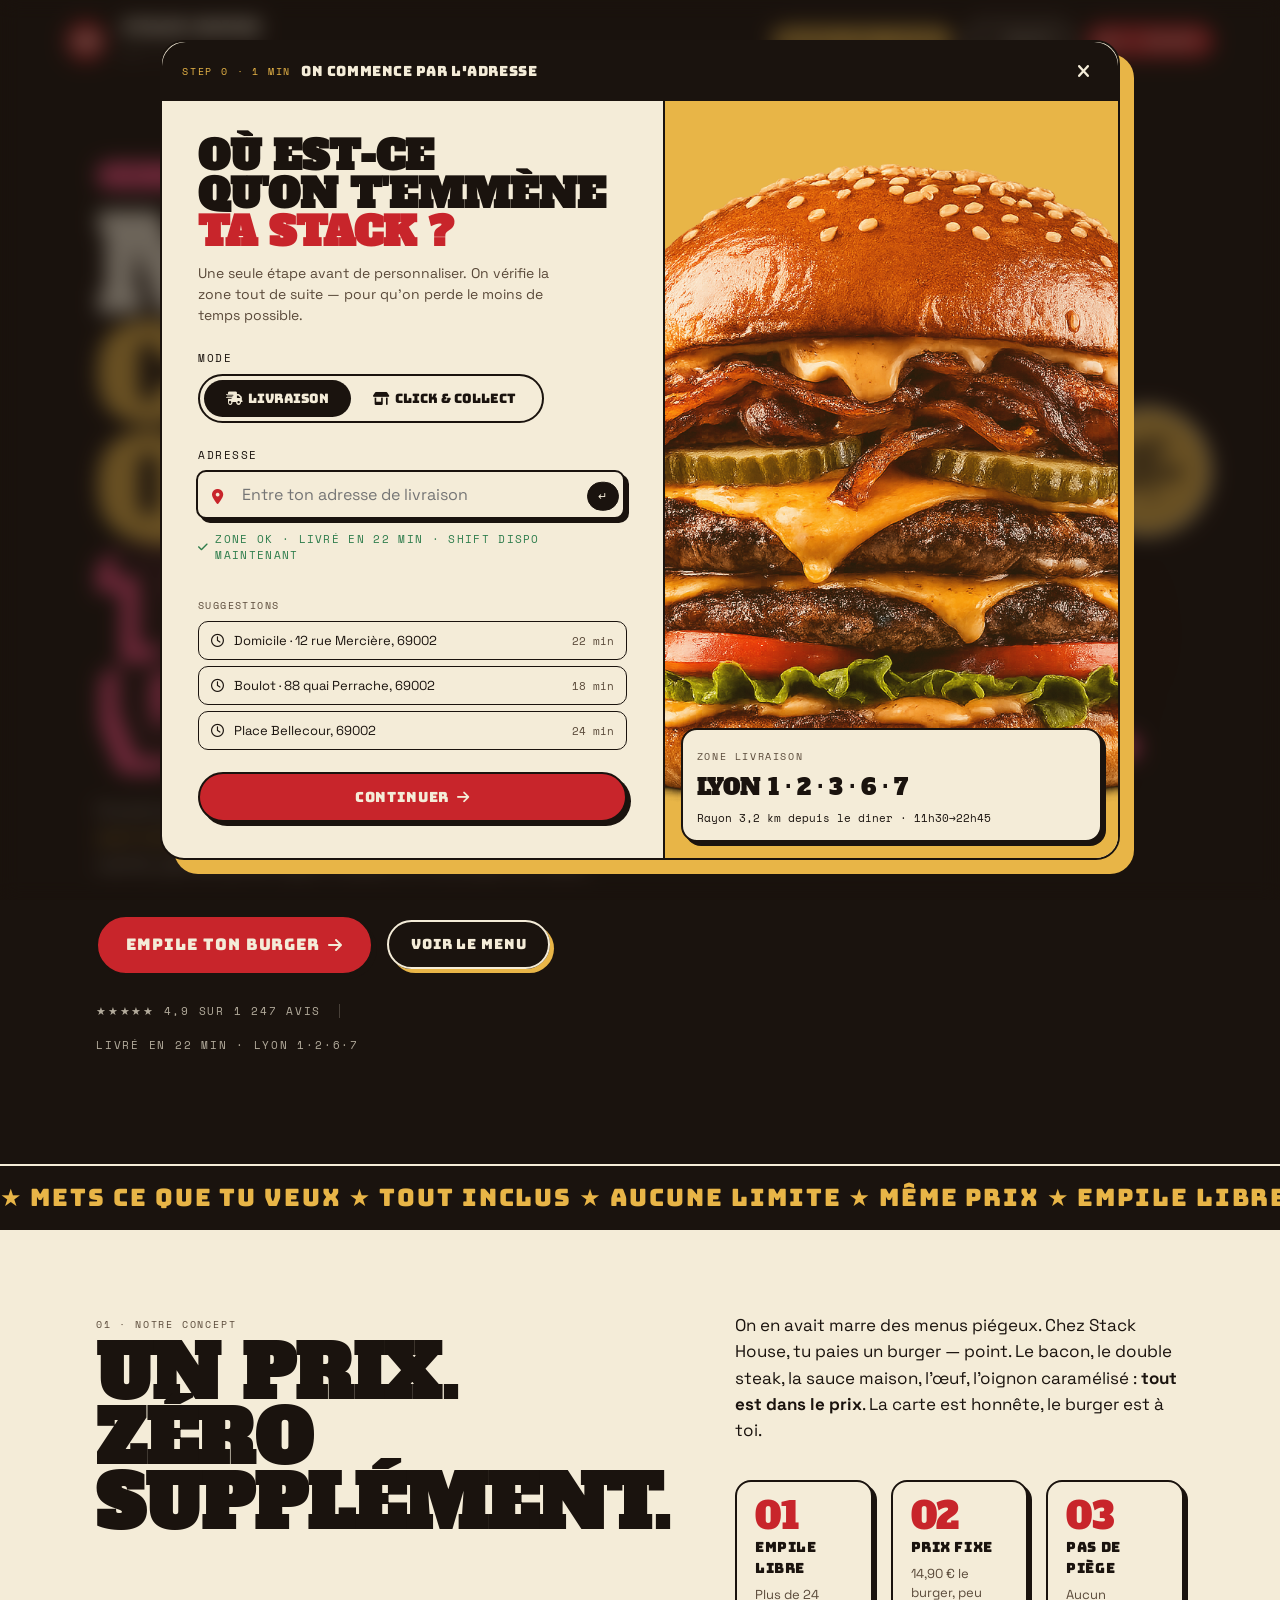
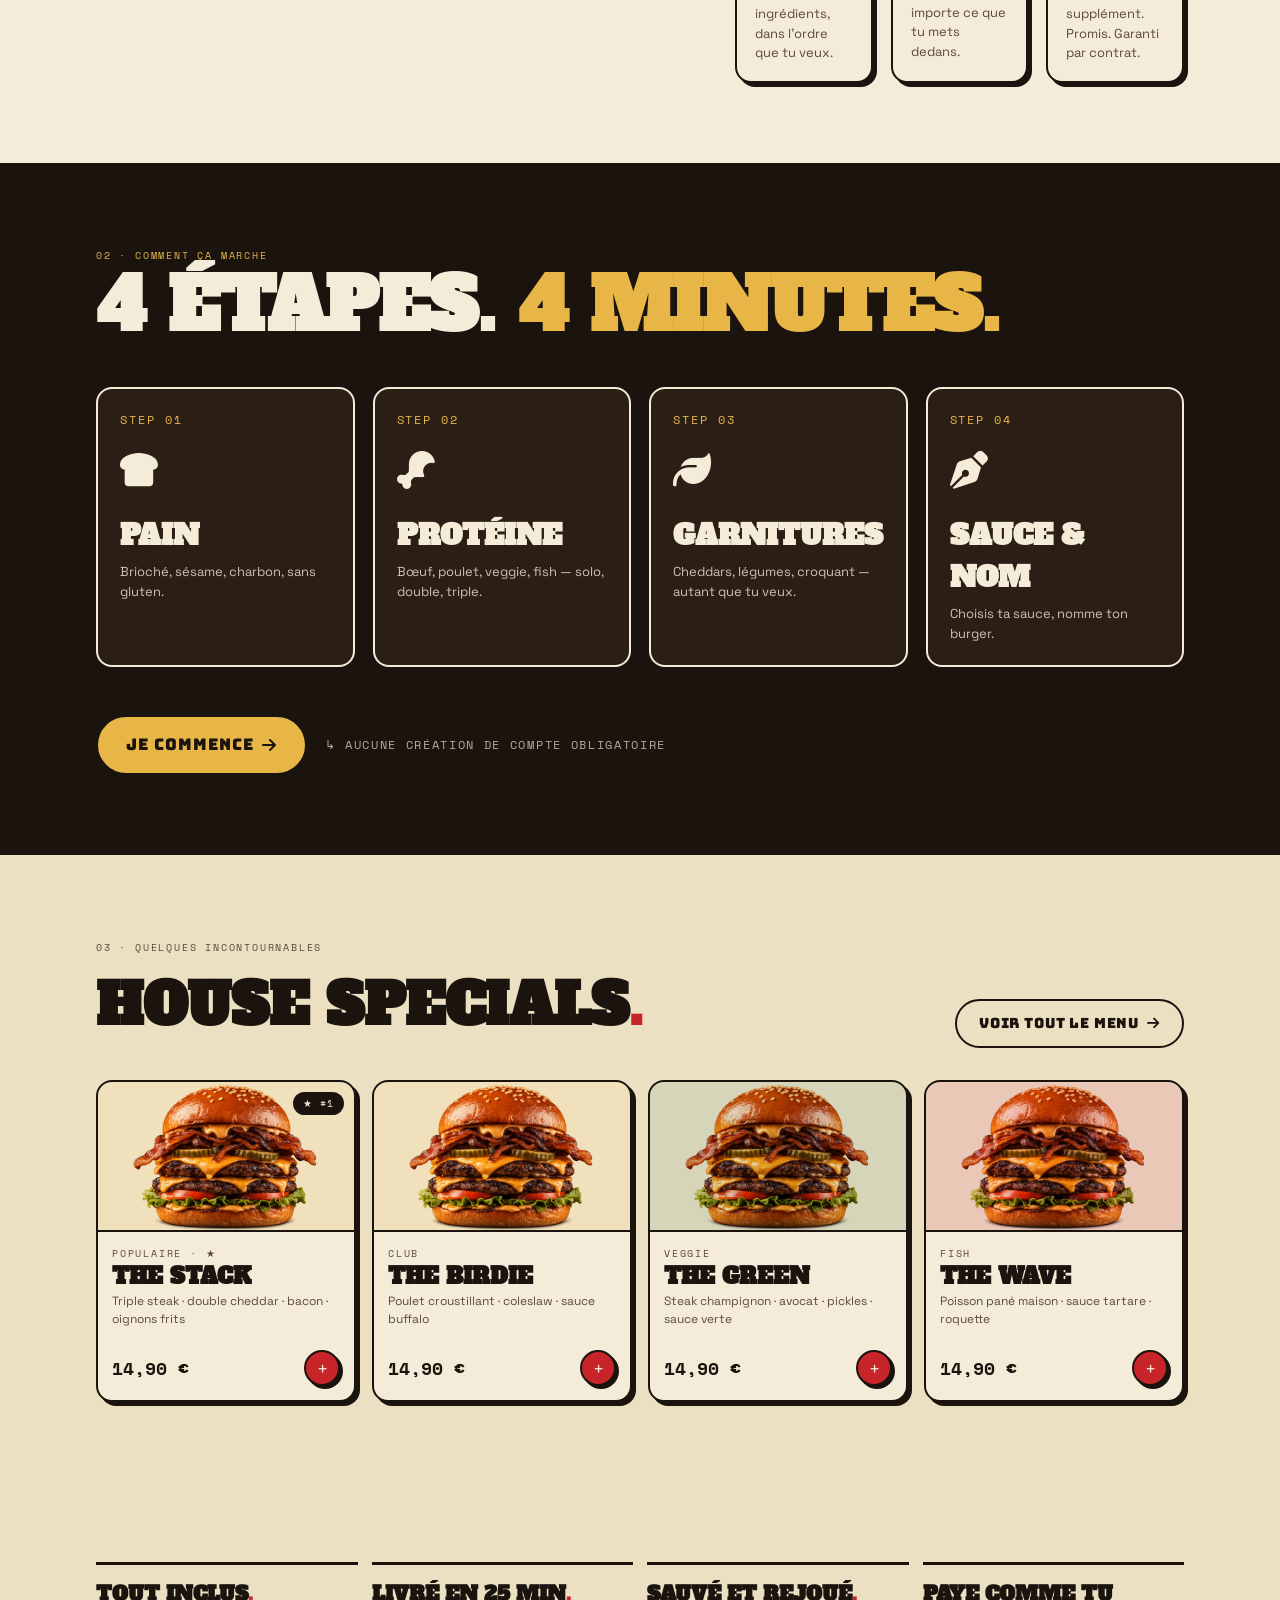
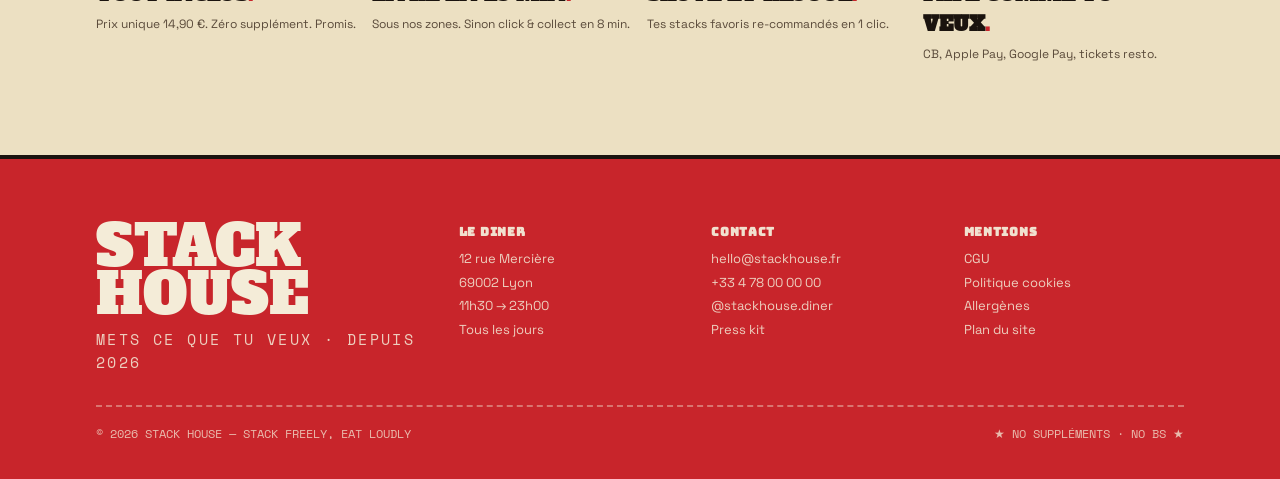
==== index.html @ d1cda2ba "Initial commit — Stack House burger site Includes landing page, configurator, menu, cart, checkout, " ====
<!doctype html>
<html lang="fr">
<head>
  <meta charset="utf-8" />
  <meta name="viewport" content="width=device-width,initial-scale=1" />
  <title>STACK HOUSE — Mets ce que tu veux. Free-stack burgers à Lyon.</title>
  <meta name="description" content="Construis ton burger sans limite. Tous les ingrédients inclus, prix unique 14,90 €. Livré en 22 min à Lyon 1·2·6·7." />

  <link rel="preconnect" href="https://fonts.googleapis.com" />
  <link rel="preconnect" href="https://fonts.gstatic.com" crossorigin />
  <link rel="stylesheet" href="css/tokens.css" />
  <link rel="stylesheet" href="css/style.css" />
  <link rel="stylesheet" href="css/pages.css" />
  <link rel="stylesheet" href="css/landing.css" />
  <!-- Font Awesome (icônes) -->
  <link rel="stylesheet" href="https://cdnjs.cloudflare.com/ajax/libs/font-awesome/6.5.2/css/all.min.css" crossorigin="anonymous" referrerpolicy="no-referrer" />
</head>
<body>

  <!-- ════════ MODAL LOCALISATION (au chargement) ════════ -->
  <div class="sh-locator is-open" id="locatorModal" role="dialog" aria-modal="true" aria-labelledby="locatorTitle">
    <div class="sh-locator__backdrop" data-locator-close></div>
    <div class="sh-locator__card sh-card" role="document">
      <div class="sh-locator__head">
        <div style="display:flex;align-items:center;gap:10px;">
          <span class="sh-mono" style="font-size:10px;letter-spacing:.18em;color:var(--sh-mustard);">STEP 0 · 1 MIN</span>
          <span class="sh-bungee" style="font-size:14px;">ON COMMENCE PAR L'ADRESSE</span>
        </div>
        <button type="button" class="sh-modal__close" data-locator-close aria-label="Fermer"><i class="fa-solid fa-xmark"></i></button>
      </div>

      <div class="sh-zonebox">
        <div class="sh-zonebox__left">
          <h2 id="locatorTitle" style="font-family:var(--sh-font-display);font-size:clamp(28px,4vw,40px);line-height:.95;margin:0;">OÙ EST-CE<br/>QU'ON T'EMMÈNE<br/><span style="color:var(--sh-red)">TA STACK ?</span></h2>
          <p style="font-size:14px;color:var(--sh-text-muted);margin-top:12px;max-width:360px;">
            Une seule étape avant de personnaliser. On vérifie la zone tout de suite — pour qu'on perde le moins de temps possible.
          </p>

          <div style="margin-top:24px;">
            <span class="sh-mono" style="font-size:11px;letter-spacing:.14em;display:block;margin-bottom:8px;">MODE</span>
            <div class="sh-mode">
              <button type="button" class="is-active"><i class="fa-solid fa-truck-fast"></i> LIVRAISON</button>
              <button type="button"><i class="fa-solid fa-shop"></i> CLICK &amp; COLLECT</button>
            </div>
          </div>

          <form class="sh-locator__form" data-locator-form style="margin-top:24px;">
            <label class="sh-label" for="locatorAddress">Adresse</label>
            <div style="position:relative;">
              <input id="locatorAddress" class="sh-input" placeholder="Entre ton adresse de livraison" style="padding-left:44px;padding-right:56px;font-size:16px;" autocomplete="street-address" required />
              <i class="fa-solid fa-location-dot" style="position:absolute;left:14px;top:50%;transform:translateY(-50%);color:var(--sh-red);"></i>
              <span class="sh-chip sh-chip--ink" style="position:absolute;right:8px;top:50%;transform:translateY(-50%);">↵</span>
            </div>
            <p class="sh-inline-ok" style="margin-top:10px;"><i class="fa-solid fa-check"></i> ZONE OK · LIVRÉ EN 22 MIN · SHIFT DISPO MAINTENANT</p>

            <div style="margin-top:18px;">
              <span class="sh-mono" style="font-size:10px;letter-spacing:.14em;color:var(--sh-text-muted);">SUGGESTIONS</span>
              <div style="display:flex;flex-direction:column;gap:6px;margin-top:6px;">
                <button type="button" class="sh-locator__sugg" data-sugg="12 rue Mercière, 69002 Lyon">
                  <span><i class="fa-regular fa-clock"></i> Domicile · 12 rue Mercière, 69002</span>
                  <span class="sh-mono">22 min</span>
                </button>
                <button type="button" class="sh-locator__sugg" data-sugg="88 quai Perrache, 69002 Lyon">
                  <span><i class="fa-regular fa-clock"></i> Boulot · 88 quai Perrache, 69002</span>
                  <span class="sh-mono">18 min</span>
                </button>
                <button type="button" class="sh-locator__sugg" data-sugg="Place Bellecour, 69002 Lyon">
                  <span><i class="fa-regular fa-clock"></i> Place Bellecour, 69002</span>
                  <span class="sh-mono">24 min</span>
                </button>
              </div>
            </div>

            <button type="submit" class="sh-btn sh-btn--primary sh-btn--block" style="margin-top:22px;padding:14px 24px;font-size:14px;">CONTINUER <i class="fa-solid fa-arrow-right"></i></button>
          </form>
        </div>

        <div class="sh-zonebox__right">
          <img src="img/image.png" alt="Carte de la zone de livraison Lyon" />
          <div class="sh-card sh-zonebox__zonecard">
            <div style="padding:14px;">
              <span class="sh-mono" style="font-size:10px;letter-spacing:.16em;color:var(--sh-text-muted);">ZONE LIVRAISON</span>
              <div style="font-family:var(--sh-font-display);font-size:22px;margin-top:4px;">LYON 1 · 2 · 3 · 6 · 7</div>
              <div class="sh-mono" style="font-size:11px;margin-top:6px;">Rayon 3,2 km depuis le diner · 11h30→22h45</div>
            </div>
          </div>
        </div>
      </div>
    </div>
  </div>

  <!-- ════════ MODAL ZONE OK (après soumission) ════════ -->
  <div class="sh-locator" id="zoneOkModal" role="dialog" aria-modal="true" aria-labelledby="zoneOkTitle">
    <div class="sh-locator__backdrop" data-zone-close></div>
    <div class="sh-locator__card sh-card" role="document">
      <div class="sh-locator__head">
        <span class="sh-mono" style="font-size:11px;letter-spacing:.18em;color:var(--sh-success);">★ ZONE OK · ON LIVRE CHEZ TOI</span>
        <button type="button" class="sh-modal__close" data-zone-close aria-label="Fermer"><i class="fa-solid fa-xmark"></i></button>
      </div>

      <div class="sh-zonebox">
        <div class="sh-zonebox__left">
          <h2 id="zoneOkTitle" style="font-family:var(--sh-font-display);font-size:clamp(32px,4.5vw,48px);line-height:.95;margin:0;">PARFAIT.<br/><span style="color:var(--sh-red)">22 MIN</span><br/>ET T'ES SERVI.</h2>
          <p style="font-size:15px;color:var(--sh-text-muted);margin-top:14px;max-width:380px;">
            On t'a localisé : <b id="zoneOkAddress" style="color:var(--sh-ink)">12 rue Mercière, 69002 Lyon</b>. Livraison estimée en 22 min — un livreur est dispo maintenant.
          </p>

          <div class="sh-card" style="padding:16px;margin-top:22px;background:var(--sh-mustard);">
            <div style="display:flex;justify-content:space-between;align-items:start;gap:16px;">
              <div>
                <span class="sh-mono" style="font-size:10px;letter-spacing:.18em;">LIVRAISON</span>
                <div style="font-family:var(--sh-font-display);font-size:24px;margin-top:6px;">22 MIN · GRATUITE DÈS 25 €</div>
                <div style="font-size:13px;margin-top:4px;">Shift ouvert jusqu'à 22h45 · 2,90 € en dessous</div>
              </div>
              <div style="width:56px;height:56px;border-radius:12px;background:var(--sh-ink);color:var(--sh-cream);display:flex;align-items:center;justify-content:center;font-size:24px;flex-shrink:0;">
                <i class="fa-solid fa-truck-fast"></i>
              </div>
            </div>
          </div>

          <a href="configurateur.html" class="sh-btn sh-btn--primary sh-btn--block" style="margin-top:18px;padding:14px 24px;font-size:14px;">EMPILE TON BURGER <i class="fa-solid fa-arrow-right"></i></a>
          <button type="button" class="sh-btn sh-btn--ghost sh-btn--block" data-zone-close style="margin-top:8px;font-size:13px;">CONTINUER SUR LE SITE</button>
        </div>

        <div class="sh-zonebox__right">
          <img src="img/image.png" alt="Carte de la zone de livraison Lyon" />
          <div class="sh-card sh-zonebox__zonecard">
            <div style="padding:14px;">
              <span class="sh-mono" style="font-size:10px;letter-spacing:.16em;color:var(--sh-text-muted);">ZONE LIVRAISON</span>
              <div style="font-family:var(--sh-font-display);font-size:22px;margin-top:4px;">LYON 1 · 2 · 3 · 6 · 7</div>
              <div class="sh-mono" style="font-size:11px;margin-top:6px;">Rayon 3,2 km depuis le diner · 11h30→22h45</div>
            </div>
          </div>
        </div>
      </div>
    </div>
  </div>

  <!-- ════════ MODAL HORS ZONE (after soumission KO) ════════ -->
  <div class="sh-locator" id="zoneKoModal" role="dialog" aria-modal="true" aria-labelledby="zoneKoTitle">
    <div class="sh-locator__backdrop" data-zone-close></div>
    <div class="sh-locator__card sh-card" role="document" style="box-shadow:14px 14px 0 0 var(--sh-red);">
      <div class="sh-locator__head" style="background:var(--sh-red);">
        <span class="sh-mono" style="font-size:11px;letter-spacing:.18em;">★ AÏE — HORS ZONE LIVRAISON</span>
        <button type="button" class="sh-modal__close" data-zone-close aria-label="Fermer"><i class="fa-solid fa-xmark"></i></button>
      </div>

      <div class="sh-zonebox">
        <div class="sh-zonebox__left">
          <h2 id="zoneKoTitle" style="font-family:var(--sh-font-display);font-size:clamp(32px,4.5vw,48px);line-height:.95;margin:0;">HMM, ON NE<br/>LIVRE PAS<br/><span style="color:var(--sh-red)">(ENCORE)</span> CHEZ TOI.</h2>
          <p style="font-size:15px;color:var(--sh-text-muted);margin-top:14px;max-width:460px;">
            <b id="zoneKoAddress" style="color:var(--sh-ink)">Cette adresse</b> est hors zone — mais ne range pas tes couverts : le retrait est à <b>8 minutes en métro</b> du diner. La file est plus courte que ta playlist préférée.
          </p>

          <div class="sh-card" style="padding:22px;margin-top:22px;background:var(--sh-mustard);">
            <div style="display:flex;justify-content:space-between;align-items:start;gap:16px;">
              <div>
                <span class="sh-mono" style="font-size:10px;letter-spacing:.18em;">ALTERNATIVE INSTANTANÉE</span>
                <div style="font-family:var(--sh-font-display);font-size:24px;margin-top:6px;">CLICK &amp; COLLECT</div>
                <div style="font-size:13px;margin-top:4px;">Prêt en <b>15 min</b> · récupère au diner</div>
              </div>
              <div style="width:56px;height:56px;border-radius:12px;background:var(--sh-ink);color:var(--sh-cream);display:flex;align-items:center;justify-content:center;font-size:24px;flex-shrink:0;">
                <i class="fa-solid fa-shop"></i>
              </div>
            </div>
            <a href="configurateur.html" class="sh-btn sh-btn--primary sh-btn--block" style="margin-top:14px;">BASCULER EN CLICK &amp; COLLECT <i class="fa-solid fa-arrow-right"></i></a>
          </div>

          <div style="margin-top:14px;display:flex;gap:10px;flex-wrap:wrap;">
            <button type="button" class="sh-btn sh-btn--ghost sh-btn--sm"><i class="fa-regular fa-bell"></i> PRÉVIENS-MOI</button>
            <button type="button" class="sh-btn sh-btn--ghost sh-btn--sm" data-zone-retry>CHANGER D'ADRESSE</button>
          </div>
        </div>

        <div class="sh-zonebox__ko-right">
          <span class="sh-tag" style="color:var(--sh-mustard);">LE DINER</span>
          <h3 style="font-family:var(--sh-font-display);font-size:32px;margin:6px 0 0;color:var(--sh-cream);">12 RUE<br/>MERCIÈRE</h3>
          <p class="sh-mono" style="font-size:12px;margin:8px 0 0;letter-spacing:.14em;opacity:.9;">69002 LYON · M° CORDELIERS</p>

          <div style="margin-top:20px;display:grid;grid-template-columns:repeat(2,1fr);gap:10px;">
            <div class="sh-zonebox__ko-stat"><span class="lbl">DISTANCE</span><div class="v">8 min</div><span class="sub">métro A</span></div>
            <div class="sh-zonebox__ko-stat"><span class="lbl">PRÊT EN</span><div class="v">15 min</div></div>
            <div class="sh-zonebox__ko-stat"><span class="lbl">OUVERT</span><div class="v">23h00</div></div>
            <div class="sh-zonebox__ko-stat"><span class="lbl">FRAIS</span><div class="v">0 €</div></div>
          </div>
        </div>
      </div>
    </div>
  </div>

  <!-- ════════ HERO + NAV ════════ -->
  <header class="sh-hero">
    <nav class="sh-nav sh-nav--dark" aria-label="Navigation principale">
      <a class="sh-nav__brand" href="index.html" aria-label="Accueil Stack House">
        <span class="sh-nav__logo">SH</span>
        <span>
          <span class="sh-nav__brand-text">STACK HOUSE</span><br/>
          <span class="sh-nav__brand-sub">METS CE QUE TU VEUX</span>
        </span>
      </a>

      <div class="sh-nav__cta">
        <span class="sh-chip sh-chip--must sh-nav__cta-zone">
          <i class="fa-solid fa-location-dot" aria-hidden="true"></i> 69002 LYON · 22 MIN
        </span>
        <a href="compte.html" class="sh-btn sh-btn--sm sh-nav__cta-account" style="background:transparent;color:var(--sh-cream);border-color:var(--sh-cream);">
          <i class="fa-regular fa-user" aria-hidden="true"></i> COMPTE
        </a>
        <a href="panier.html" class="sh-btn sh-btn--sm sh-btn--primary" id="navCart">
          <i class="fa-solid fa-bag-shopping" aria-hidden="true"></i> <span id="cartCount">3</span> · 28,90 €
        </a>
      </div>
    </nav>

    <div class="sh-wrap sh-hero__grid">
      <div class="sh-hero__copy">
        <div class="sh-hero__kickers">
          <span class="sh-chip sh-chip--neon">★ EST. 2026 · LYON</span>
          <span class="sh-mono sh-hero__sub">FREE-STACK BURGERS</span>
        </div>

        <h1 class="sh-hero__title">
          METS<br/>
          <span class="t-mustard">CE QUE</span><br/>
          <span class="sh-shade t-pink">TU VEUX.</span>
        </h1>

        <p class="sh-hero__lede">
          Construis ton burger sans limite. <b class="t-mustard">Tous les ingrédients sont inclus dans le même prix.</b> Pas de supplément caché, pas de petite ligne. Empile, on s'occupe du reste.
        </p>

        <div class="sh-hero__ctas">
          <a class="sh-btn sh-btn--primary sh-btn--lg" href="configurateur.html">
            EMPILE TON BURGER <i class="fa-solid fa-arrow-right" aria-hidden="true"></i>
          </a>
          <a class="sh-btn sh-btn--on-dark" href="menu.html">VOIR LE MENU</a>
        </div>

        <div class="sh-hero__meta">
          <span class="sh-mono">★★★★★ 4,9 SUR 1 247 AVIS</span>
          <span class="sh-hero__sep" aria-hidden="true"></span>
          <span class="sh-mono">LIVRÉ EN 22 MIN · LYON 1·2·6·7</span>
        </div>
      </div>

      <!-- Burger vignette -->
      <div class="sh-hero__visual" aria-hidden="true">
        <div class="sh-hero__disc">
          <img src="img/image.png" alt="" class="sh-hero__photo" />
          <div class="sh-hero__sticker" aria-hidden="true">TOUT<br/>EST<br/>INCLUS<br/>★</div>
          <span class="sh-chip sh-chip--must sh-hero__badge sh-hero__badge--tl">★ HOUSE SPECIAL</span>
          <span class="sh-chip sh-chip--neon sh-hero__badge sh-hero__badge--br">14,90 € · TOUT COMPRIS</span>
        </div>
      </div>
    </div>

    <!-- Marquee -->
    <div class="sh-marquee" aria-hidden="true">
      <div class="sh-marquee__track">
        <span>★ METS CE QUE TU VEUX ★ TOUT INCLUS ★ AUCUNE LIMITE ★ MÊME PRIX ★ EMPILE LIBRE ★ NO BS ★ METS CE QUE TU VEUX ★ TOUT INCLUS ★ AUCUNE LIMITE ★</span>
        <span>★ METS CE QUE TU VEUX ★ TOUT INCLUS ★ AUCUNE LIMITE ★ MÊME PRIX ★ EMPILE LIBRE ★ NO BS ★ METS CE QUE TU VEUX ★ TOUT INCLUS ★ AUCUNE LIMITE ★</span>
      </div>
    </div>
  </header>

  <!-- ════════ CONCEPT ════════ -->
  <section class="sh-section sh-concept" id="concept">
    <div class="sh-wrap sh-concept__grid">
      <div>
        <span class="sh-tag">01 · NOTRE CONCEPT</span>
        <h2 class="sh-concept__title">UN PRIX.<br/>ZÉRO<br/>SUPPLÉMENT.</h2>
      </div>
      <div>
        <p class="sh-concept__lede">
          On en avait marre des menus piégeux. Chez Stack House, tu paies un burger — point. Le bacon, le double steak, la sauce maison, l'œuf, l'oignon caramélisé : <b>tout est dans le prix</b>. La carte est honnête, le burger est à toi.
        </p>
        <div class="sh-concept__bullets">
          <article class="sh-card">
            <div class="sh-display sh-concept__num">01</div>
            <div class="sh-bungee sh-concept__bt">EMPILE LIBRE</div>
            <p class="sh-concept__bd">Plus de 24 ingrédients, dans l'ordre que tu veux.</p>
          </article>
          <article class="sh-card">
            <div class="sh-display sh-concept__num">02</div>
            <div class="sh-bungee sh-concept__bt">PRIX FIXE</div>
            <p class="sh-concept__bd">14,90 € le burger, peu importe ce que tu mets dedans.</p>
          </article>
          <article class="sh-card">
            <div class="sh-display sh-concept__num">03</div>
            <div class="sh-bungee sh-concept__bt">PAS DE PIÈGE</div>
            <p class="sh-concept__bd">Aucun supplément. Promis. Garanti par contrat.</p>
          </article>
        </div>
      </div>
    </div>
  </section>

  <!-- ════════ HOW IT WORKS — 4 STEPS ════════ -->
  <section class="sh-section sh-steps">
    <div class="sh-wrap">
      <span class="sh-tag" style="color:var(--sh-mustard)">02 · COMMENT ÇA MARCHE</span>
      <h2 class="sh-steps__title">4 ÉTAPES. <span class="t-mustard">4 MINUTES.</span></h2>

      <div class="sh-steps__grid">
        <article class="sh-stepc">
          <span class="sh-mono sh-stepc__n">STEP 01</span>
          <div class="sh-stepc__icon"><i class="fa-solid fa-bread-slice" aria-hidden="true"></i></div>
          <h3 class="sh-stepc__t">PAIN</h3>
          <p class="sh-stepc__d">Brioché, sésame, charbon, sans gluten.</p>
        </article>
        <article class="sh-stepc">
          <span class="sh-mono sh-stepc__n">STEP 02</span>
          <div class="sh-stepc__icon"><i class="fa-solid fa-drumstick-bite" aria-hidden="true"></i></div>
          <h3 class="sh-stepc__t">PROTÉINE</h3>
          <p class="sh-stepc__d">Bœuf, poulet, veggie, fish — solo, double, triple.</p>
        </article>
        <article class="sh-stepc">
          <span class="sh-mono sh-stepc__n">STEP 03</span>
          <div class="sh-stepc__icon"><i class="fa-solid fa-leaf" aria-hidden="true"></i></div>
          <h3 class="sh-stepc__t">GARNITURES</h3>
          <p class="sh-stepc__d">Cheddars, légumes, croquant — autant que tu veux.</p>
        </article>
        <article class="sh-stepc">
          <span class="sh-mono sh-stepc__n">STEP 04</span>
          <div class="sh-stepc__icon"><i class="fa-solid fa-pen-nib" aria-hidden="true"></i></div>
          <h3 class="sh-stepc__t">SAUCE &amp; NOM</h3>
          <p class="sh-stepc__d">Choisis ta sauce, nomme ton burger.</p>
        </article>
      </div>

      <div class="sh-steps__cta">
        <a class="sh-btn sh-btn--mustard sh-btn--lg" href="configurateur.html">JE COMMENCE <i class="fa-solid fa-arrow-right" aria-hidden="true"></i></a>
        <span class="sh-mono sh-steps__note">↳ AUCUNE CRÉATION DE COMPTE OBLIGATOIRE</span>
      </div>
    </div>
  </section>

  <!-- ════════ HOUSE SPECIALS ════════ -->
  <section class="sh-section sh-specials">
    <div class="sh-wrap">
      <header class="sh-specials__head">
        <div>
          <span class="sh-tag">03 · QUELQUES INCONTOURNABLES</span>
          <h2 class="sh-specials__title">HOUSE SPECIALS<span class="sh-dot">.</span></h2>
        </div>
        <a class="sh-btn sh-btn--ghost" href="menu.html">VOIR TOUT LE MENU <i class="fa-solid fa-arrow-right" aria-hidden="true"></i></a>
      </header>

      <div class="sh-pgrid sh-pgrid--4">
        <article class="sh-pcard">
          <div class="sh-pcard__media">
            <img src="img/image.png" alt="The Stack — triple steak burger" />
            <span class="sh-pcard__badge">★ #1</span>
          </div>
          <div class="sh-pcard__body">
            <span class="sh-pcard__tag">POPULAIRE · ★</span>
            <h3 class="sh-pcard__title">THE STACK</h3>
            <p class="sh-pcard__desc">Triple steak · double cheddar · bacon · oignons frits</p>
            <div class="sh-pcard__foot">
              <span class="sh-pcard__price">14,90 €</span>
              <button class="sh-pcard__add" aria-label="Ajouter au panier">+</button>
            </div>
          </div>
        </article>
        <article class="sh-pcard">
          <div class="sh-pcard__media">
            <img src="img/image.png" alt="The Birdie — poulet burger" />
          </div>
          <div class="sh-pcard__body">
            <span class="sh-pcard__tag">CLUB</span>
            <h3 class="sh-pcard__title">THE BIRDIE</h3>
            <p class="sh-pcard__desc">Poulet croustillant · coleslaw · sauce buffalo</p>
            <div class="sh-pcard__foot">
              <span class="sh-pcard__price">14,90 €</span>
              <button class="sh-pcard__add" aria-label="Ajouter au panier">+</button>
            </div>
          </div>
        </article>
        <article class="sh-pcard sh-pcard--fries">
          <div class="sh-pcard__media">
            <img src="img/image.png" alt="The Green — burger veggie" />
          </div>
          <div class="sh-pcard__body">
            <span class="sh-pcard__tag">VEGGIE</span>
            <h3 class="sh-pcard__title">THE GREEN</h3>
            <p class="sh-pcard__desc">Steak champignon · avocat · pickles · sauce verte</p>
            <div class="sh-pcard__foot">
              <span class="sh-pcard__price">14,90 €</span>
              <button class="sh-pcard__add" aria-label="Ajouter au panier">+</button>
            </div>
          </div>
        </article>
        <article class="sh-pcard sh-pcard--drink">
          <div class="sh-pcard__media">
            <img src="img/image.png" alt="The Wave — burger poisson" />
          </div>
          <div class="sh-pcard__body">
            <span class="sh-pcard__tag">FISH</span>
            <h3 class="sh-pcard__title">THE WAVE</h3>
            <p class="sh-pcard__desc">Poisson pané maison · sauce tartare · roquette</p>
            <div class="sh-pcard__foot">
              <span class="sh-pcard__price">14,90 €</span>
              <button class="sh-pcard__add" aria-label="Ajouter au panier">+</button>
            </div>
          </div>
        </article>
      </div>
    </div>
  </section>

  <!-- ════════ INFO BAND ════════ -->
  <section class="sh-section sh-info" style="background:var(--sh-cream-2);">
    <div class="sh-wrap">
      <div class="sh-info__grid">
        <article>
          <h3 class="sh-info__t">TOUT INCLUS<span class="sh-dot">.</span></h3>
          <p class="sh-info__d">Prix unique 14,90 €. Zéro supplément. Promis.</p>
        </article>
        <article>
          <h3 class="sh-info__t">LIVRÉ EN 25 MIN<span class="sh-dot">.</span></h3>
          <p class="sh-info__d">Sous nos zones. Sinon click &amp; collect en 8 min.</p>
        </article>
        <article>
          <h3 class="sh-info__t">SAUVÉ ET REJOUÉ<span class="sh-dot">.</span></h3>
          <p class="sh-info__d">Tes stacks favoris re-commandés en 1 clic.</p>
        </article>
        <article>
          <h3 class="sh-info__t">PAYE COMME TU VEUX<span class="sh-dot">.</span></h3>
          <p class="sh-info__d">CB, Apple Pay, Google Pay, tickets resto.</p>
        </article>
      </div>
    </div>
  </section>

  <!-- ════════ FOOTER ════════ -->
  <footer class="sh-footer" id="contact">
    <div class="sh-footer__grid">
      <div>
        <a class="sh-footer__logo" href="index.html" aria-label="Retour à l'accueil">STACK<br/>HOUSE</a>
        <div class="sh-mono" style="margin-top:8px;letter-spacing:.16em;opacity:.85;">METS CE QUE TU VEUX · DEPUIS 2026</div>
      </div>
      <div>
        <h4>LE DINER</h4>
        <ul>
          <li>12 rue Mercière</li>
          <li>69002 Lyon</li>
          <li>11h30 → 23h00</li>
          <li>Tous les jours</li>
        </ul>
      </div>
      <div>
        <h4>CONTACT</h4>
        <ul>
          <li><a href="mailto:hello@stackhouse.fr">hello@stackhouse.fr</a></li>
          <li>+33 4 78 00 00 00</li>
          <li><a href="#">@stackhouse.diner</a></li>
          <li><a href="#">Press kit</a></li>
        </ul>
      </div>
      <div>
        <h4>MENTIONS</h4>
        <ul>
          <li><a href="#">CGU</a></li>
          <li><a href="#">Politique cookies</a></li>
          <li><a href="#">Allergènes</a></li>
          <li><a href="#">Plan du site</a></li>
        </ul>
      </div>
    </div>
    <hr class="sh-hr-dashed" style="border-color:var(--sh-cream);opacity:.4;margin:32px 0 18px;" />
    <div class="sh-footer__bottom">
      <span>© 2026 STACK HOUSE — STACK FREELY, EAT LOUDLY</span>
      <span>★ NO SUPPLÉMENTS · NO BS ★</span>
    </div>
  </footer>

  <script src="js/nav.js" defer></script>
  <script src="js/reveal.js" defer></script>
  <script src="js/locator.js" defer></script>
</body>
</html>
---- css/tokens.css ----
/* STACK HOUSE — Design Tokens
   Diner américain modernisé. Variables CSS partagées sur tout le site. */

@import url("https://fonts.googleapis.com/css2?family=Alfa+Slab+One&family=Bungee&family=Bungee+Shade&family=Space+Grotesk:wght@400;500;600;700&family=Space+Mono:wght@400;700&display=swap");

:root {
  /* Couleurs primaires */
  --sh-cream:        #F4ECD8;
  --sh-cream-2:      #ECE0C2;
  --sh-ink:          #1A130E;
  --sh-ink-2:        #2A1E15;
  --sh-red:          #C8252B;
  --sh-red-deep:     #9A1A1F;
  --sh-mustard:      #E8B547;
  --sh-mustard-deep: #C4912A;
  --sh-pickle:       #4F6B33;
  --sh-chrome:       #CFCFD3;
  --sh-chrome-2:     #9FA0A5;
  --sh-neon-pink:    #FF4F86;
  --sh-neon-cyan:    #67E0E8;

  /* Sémantique */
  --sh-bg:           var(--sh-cream);
  --sh-surface:      #FBF6E9;
  --sh-text:         var(--sh-ink);
  --sh-text-muted:   #5A4A3A;
  --sh-text-soft:    #8B7B68;
  --sh-success:      #2E7D4C;
  --sh-error:        #B43022;
  --sh-warning:      var(--sh-mustard-deep);
  --sh-border:       #1A130E;
  --sh-border-soft:  rgba(26,19,14,0.18);

  /* Type */
  --sh-font-display: "Alfa Slab One", "Times New Roman", serif;
  --sh-font-sub:     "Bungee", system-ui, sans-serif;
  --sh-font-shade:   "Bungee Shade", system-ui, sans-serif;
  --sh-font-body:    "Space Grotesk", system-ui, sans-serif;
  --sh-font-mono:    "Space Mono", "JetBrains Mono", monospace;

  /* Radius */
  --sh-r-sm: 6px;
  --sh-r-md: 10px;
  --sh-r-lg: 16px;
  --sh-r-xl: 24px;
  --sh-r-pill: 999px;

  /* Shadows */
  --sh-shadow-hard:    4px 4px 0 0 var(--sh-ink);
  --sh-shadow-hard-lg: 8px 8px 0 0 var(--sh-ink);
  --sh-shadow-soft:    0 4px 18px rgba(26,19,14,0.10);
  --sh-shadow-neon:    0 0 18px rgba(255,79,134,0.55);

  /* Spacing scale (base 4) */
  --sh-s-1: 4px;
  --sh-s-2: 8px;
  --sh-s-3: 12px;
  --sh-s-4: 16px;
  --sh-s-5: 24px;
  --sh-s-6: 32px;
  --sh-s-7: 48px;
  --sh-s-8: 64px;
  --sh-s-9: 96px;
}

/* Patterns réutilisables */
.sh-checker {
  background-image:
    linear-gradient(45deg, var(--sh-ink) 25%, transparent 25%),
    linear-gradient(-45deg, var(--sh-ink) 25%, transparent 25%),
    linear-gradient(45deg, transparent 75%, var(--sh-ink) 75%),
    linear-gradient(-45deg, transparent 75%, var(--sh-ink) 75%);
  background-size: 20px 20px;
  background-position: 0 0, 0 10px, 10px -10px, -10px 0;
  background-color: var(--sh-cream);
}
.sh-stripe-warn {
  background: repeating-linear-gradient(45deg, var(--sh-mustard) 0 14px, var(--sh-ink) 14px 28px);
}
.sh-paper {
  background: var(--sh-cream);
  background-image: radial-gradient(rgba(26,19,14,0.05) 1px, transparent 1px);
  background-size: 6px 6px;
}
---- css/style.css ----
/* ─────────────────────────────────────────────────────────
   STACK HOUSE — Stylesheet principal
   Reset + atomes (button/chip/card/input) + nav + footer
   + utilitaires layout
   ───────────────────────────────────────────────────────── */

*, *::before, *::after { box-sizing: border-box; }
html, body { margin: 0; padding: 0; }
html { scroll-behavior: smooth; }
body { overflow-x: hidden; }

body {
  font-family: var(--sh-font-body);
  color: var(--sh-text);
  background: var(--sh-bg);
  font-size: 15px;
  line-height: 1.5;
  -webkit-font-smoothing: antialiased;
  text-rendering: optimizeLegibility;
}

img { display: block; max-width: 100%; height: auto; }
button { font-family: inherit; cursor: pointer; }
a { color: inherit; text-decoration: none; }

/* ── Type helpers ───────────────────────────────────────── */
.sh-display {
  font-family: var(--sh-font-display);
  font-weight: 400;
  line-height: 0.92;
  letter-spacing: -0.01em;
  color: var(--sh-ink);
}
.sh-bungee   { font-family: var(--sh-font-sub);   letter-spacing: 0.04em; }
.sh-shade    { font-family: var(--sh-font-shade); }
.sh-mono     { font-family: var(--sh-font-mono); }
.sh-tag {
  font-family: var(--sh-font-mono);
  font-size: 10px;
  letter-spacing: 0.18em;
  text-transform: uppercase;
  color: var(--sh-text-muted);
  display: inline-block;
}

/* ── Buttons ────────────────────────────────────────────── */
.sh-btn {
  display: inline-flex;
  align-items: center;
  justify-content: center;
  gap: 8px;
  font-family: var(--sh-font-sub);
  font-size: 14px;
  letter-spacing: 0.06em;
  text-transform: uppercase;
  padding: 12px 22px;
  border: 2px solid var(--sh-ink);
  background: var(--sh-cream);
  color: var(--sh-ink);
  border-radius: var(--sh-r-pill);
  box-shadow: var(--sh-shadow-hard);
  cursor: pointer;
  transition: transform .12s ease, box-shadow .12s ease;
  text-decoration: none;
}
.sh-btn:hover  { transform: translate(-2px,-2px); box-shadow: 6px 6px 0 0 var(--sh-ink); }
.sh-btn:active { transform: translate(2px,2px);   box-shadow: 1px 1px 0 0 var(--sh-ink); }
.sh-btn--primary { background: var(--sh-red);     color: var(--sh-cream); }
.sh-btn--mustard { background: var(--sh-mustard); color: var(--sh-ink); }
.sh-btn--ink     { background: var(--sh-ink);     color: var(--sh-cream); }
.sh-btn--ghost   { background: transparent;       box-shadow: none; }
.sh-btn--ghost:hover { box-shadow: none; transform: translate(-1px,-1px); }
.sh-btn--sm      { padding: 8px 14px; font-size: 12px; }
.sh-btn--lg      { padding: 16px 28px; font-size: 16px; }
.sh-btn--block   { width: 100%; }
.sh-btn[disabled] { opacity: 0.4; cursor: not-allowed; pointer-events: none; }
.sh-btn--on-dark { background: transparent; color: var(--sh-cream); border-color: var(--sh-cream); box-shadow: 4px 4px 0 0 var(--sh-mustard); }

/* ── Chips ──────────────────────────────────────────────── */
.sh-chip {
  display: inline-flex;
  align-items: center;
  gap: 6px;
  padding: 5px 10px;
  border: 1.5px solid var(--sh-ink);
  border-radius: var(--sh-r-pill);
  font-family: var(--sh-font-mono);
  font-size: 11px;
  text-transform: uppercase;
  letter-spacing: 0.06em;
  background: var(--sh-cream);
  color: var(--sh-ink);
  white-space: nowrap;
}
.sh-chip--red   { background: var(--sh-red);       color: var(--sh-cream); }
.sh-chip--must  { background: var(--sh-mustard);   color: var(--sh-ink); }
.sh-chip--ink   { background: var(--sh-ink);       color: var(--sh-cream); }
.sh-chip--neon  { background: var(--sh-neon-pink); color: var(--sh-ink); }
.sh-chip--success { background: var(--sh-success); color: var(--sh-cream); border-color: var(--sh-success); }
.sh-chip--error   { background: var(--sh-error);   color: var(--sh-cream); border-color: var(--sh-error); }

/* ── Cards ──────────────────────────────────────────────── */
.sh-card {
  border: 2px solid var(--sh-ink);
  background: var(--sh-cream);
  border-radius: var(--sh-r-lg);
  box-shadow: var(--sh-shadow-hard);
}
.sh-card--dark { background: var(--sh-ink); color: var(--sh-cream); }
.sh-card--mustard { background: var(--sh-mustard); }
.sh-card--flat { box-shadow: none; }

/* ── Inputs ─────────────────────────────────────────────── */
.sh-input, select.sh-input, textarea.sh-input {
  font-family: var(--sh-font-body);
  font-size: 14px;
  padding: 12px 14px;
  border: 2px solid var(--sh-ink);
  border-radius: var(--sh-r-md);
  background: var(--sh-cream);
  color: var(--sh-ink);
  outline: none;
  width: 100%;
  transition: transform .12s ease, box-shadow .12s ease;
}
.sh-input:focus { box-shadow: var(--sh-shadow-hard); transform: translate(-2px,-2px); }
label.sh-label {
  font-family: var(--sh-font-mono);
  font-size: 11px;
  letter-spacing: 0.14em;
  display: block;
  margin-bottom: 8px;
  text-transform: uppercase;
}

/* ── Misc utilities ─────────────────────────────────────── */
.sh-hr-dashed {
  border: none;
  border-top: 2px dashed var(--sh-ink);
  margin: 0;
}
.sh-note {
  font-family: var(--sh-font-mono);
  font-size: 11px;
  line-height: 1.45;
  background: #FFE96B;
  color: var(--sh-ink-2);
  padding: 10px 12px;
  border: 1.5px solid var(--sh-ink);
  box-shadow: 3px 3px 0 0 var(--sh-ink);
  letter-spacing: 0.02em;
}
.sh-note b { font-family: var(--sh-font-sub); font-size: 10px; letter-spacing: 0.08em; }

/* Layout container */
.sh-wrap {
  width: 100%;
  max-width: 1440px;
  margin: 0 auto;
  padding: 0 96px;
}
@media (max-width: 1024px) { .sh-wrap { padding: 0 32px; } }
@media (max-width: 640px)  { .sh-wrap { padding: 0 18px; } }

.sh-section { padding: 80px 0; }
@media (max-width: 768px) { .sh-section { padding: 56px 0; } }

/* ──────────────────────────────────────────────────────────
   NAVBAR (sans liens de navigation — uniquement brand + actions)
   ────────────────────────────────────────────────────────── */
.sh-nav {
  display: flex;
  align-items: center;
  justify-content: space-between;
  padding: 18px 64px;
  background: transparent;
  color: var(--sh-ink);
  border-bottom: 2px solid var(--sh-ink);
  gap: 16px;
}
.sh-nav--dark { background: var(--sh-ink); color: var(--sh-cream); border-bottom: none; }

.sh-nav__brand { display: flex; align-items: center; gap: 14px; flex-shrink: 0; }
.sh-nav__brand:hover { opacity: 0.92; }
.sh-nav__logo {
  width: 44px; height: 44px; border-radius: 50%;
  background: var(--sh-red); color: var(--sh-cream);
  border: 2px solid var(--sh-ink);
  display: flex; align-items: center; justify-content: center;
  font-family: var(--sh-font-display); font-size: 16px;
}
.sh-nav__brand-text {
  font-family: var(--sh-font-display); font-size: 18px; line-height: 0.9;
}
.sh-nav__brand-sub {
  font-family: var(--sh-font-mono); font-size: 9px; letter-spacing: 0.18em; opacity: 0.75;
}

.sh-nav__cta { display: flex; gap: 12px; align-items: center; flex-shrink: 0; flex-wrap: wrap; }

@media (max-width: 1024px) {
  .sh-nav { padding: 14px 32px; }
  .sh-nav__cta .sh-nav__cta-account { display: none; }
}
@media (max-width: 640px) {
  .sh-nav { padding: 12px 18px; }
  .sh-nav__cta-zone { display: none; }
  .sh-nav__brand-sub { display: none; }
  .sh-nav__brand-text { font-size: 15px; }
}

/* ──────────────────────────────────────────────────────────
   FOOTER
   ────────────────────────────────────────────────────────── */
.sh-footer {
  background: var(--sh-red); color: var(--sh-cream);
  padding: 64px 96px 36px; border-top: 4px solid var(--sh-ink);
}
.sh-footer__grid {
  display: grid; grid-template-columns: 1.5fr 1fr 1fr 1fr; gap: 32px;
}
.sh-footer__logo {
  font-family: var(--sh-font-display); font-size: 56px; line-height: 0.85;
  display: inline-block; color: inherit; text-decoration: none;
  transition: opacity .12s ease;
}
.sh-footer__logo:hover { opacity: 0.85; }
.sh-footer h4 {
  font-family: var(--sh-font-sub); font-size: 12px; letter-spacing: 0.06em;
  text-transform: uppercase; margin: 0 0 8px; opacity: 0.95;
}
.sh-footer ul { list-style: none; padding: 0; margin: 0; }
.sh-footer li { font-size: 13px; margin-top: 4px; opacity: 0.85; }
.sh-footer li a:hover { text-decoration: underline; }
.sh-footer__bottom {
  display: flex; justify-content: space-between; flex-wrap: wrap; gap: 12px;
  font-family: var(--sh-font-mono); font-size: 12px; opacity: 0.75; margin-top: 18px;
}
@media (max-width: 1024px) { .sh-footer { padding: 56px 32px 28px; } }
@media (max-width: 768px) {
  .sh-footer__grid { grid-template-columns: 1fr 1fr; }
  .sh-footer__logo { font-size: 44px; }
}
@media (max-width: 480px) { .sh-footer__grid { grid-template-columns: 1fr; } }

/* ──────────────────────────────────────────────────────────
   PRODUCT CARD
   ────────────────────────────────────────────────────────── */
.sh-pcard {
  border: 2px solid var(--sh-ink);
  background: var(--sh-cream);
  border-radius: var(--sh-r-lg);
  box-shadow: var(--sh-shadow-hard);
  overflow: hidden;
  position: relative;
  display: flex; flex-direction: column;
  transition: transform .12s ease, box-shadow .12s ease;
}
.sh-pcard:hover { transform: translate(-2px,-2px); box-shadow: 6px 6px 0 0 var(--sh-ink); }
.sh-pcard__media {
  position: relative;
  height: 150px;
  display: flex; align-items: center; justify-content: center;
  border-bottom: 2px solid var(--sh-ink);
  overflow: hidden;
}
.sh-pcard__media img {
  width: 100%; height: 100%; object-fit: cover; position: absolute; inset: 0;
}
.sh-pcard__media::after {
  content: ""; position: absolute; inset: 0; background: var(--sh-mustard); opacity: 0.18; mix-blend-mode: multiply;
}
.sh-pcard--drink .sh-pcard__media::after { background: var(--sh-red); }
.sh-pcard--sauce .sh-pcard__media::after { background: var(--sh-neon-pink); }
.sh-pcard--fries .sh-pcard__media::after { background: var(--sh-pickle); }
.sh-pcard--dessert .sh-pcard__media::after { background: var(--sh-mustard-deep); }

.sh-pcard--compact .sh-pcard__media { height: 110px; }

.sh-pcard__badge {
  position: absolute; top: 10px; right: 10px;
  background: var(--sh-ink); color: var(--sh-cream);
  font-family: var(--sh-font-mono); font-size: 10px;
  padding: 4px 10px; border-radius: var(--sh-r-pill);
  letter-spacing: 0.1em; z-index: 2;
}
.sh-pcard__body { padding: 14px; flex: 1; display: flex; flex-direction: column; }
.sh-pcard__tag { font-family: var(--sh-font-mono); font-size: 10px; letter-spacing: 0.18em; color: var(--sh-text-muted); text-transform: uppercase; }
.sh-pcard__title { font-family: var(--sh-font-display); font-size: 22px; margin: 4px 0 0; line-height: 1.05; }
.sh-pcard__desc  { font-size: 12px; color: var(--sh-text-muted); margin-top: 4px; min-height: 32px; }
.sh-pcard__foot  { display: flex; align-items: center; justify-content: space-between; margin-top: 10px; }
.sh-pcard__price { font-family: var(--sh-font-mono); font-size: 18px; font-weight: 700; }
.sh-pcard__add {
  width: 36px; height: 36px; border-radius: 50%; border: 2px solid var(--sh-ink);
  background: var(--sh-red); color: var(--sh-cream);
  display: inline-flex; align-items: center; justify-content: center;
  font-size: 18px; box-shadow: 3px 3px 0 0 var(--sh-ink);
}
.sh-pcard__add:hover { transform: translate(-2px,-2px); box-shadow: 5px 5px 0 0 var(--sh-ink); }

/* Grilles de cartes produits partagées entre toutes les pages */
.sh-pgrid { display: grid; gap: 16px; }
.sh-pgrid--4 { grid-template-columns: repeat(4, 1fr); }
.sh-pgrid--3 { grid-template-columns: repeat(3, 1fr); }
.sh-pgrid--2 { grid-template-columns: repeat(2, 1fr); }
@media (max-width: 1024px) {
  .sh-pgrid--4 { grid-template-columns: repeat(2, 1fr); }
  .sh-pgrid--3 { grid-template-columns: repeat(2, 1fr); }
}
@media (max-width: 480px) {
  .sh-pgrid--4, .sh-pgrid--3, .sh-pgrid--2 { grid-template-columns: 1fr; }
}

.sh-specials__head { display: flex; justify-content: space-between; align-items: end; margin-bottom: 32px; gap: 16px; flex-wrap: wrap; }
.sh-specials__title { font-family: var(--sh-font-display); font-size: clamp(36px, 5vw, 56px); margin: 6px 0 0; }
.sh-info__grid { display: grid; grid-template-columns: repeat(4, 1fr); gap: 14px; }
@media (max-width: 768px) { .sh-info__grid { grid-template-columns: repeat(2, 1fr); } }
@media (max-width: 480px) { .sh-info__grid { grid-template-columns: 1fr; } }
.sh-info__grid article { border-top: 3px solid var(--sh-ink); padding-top: 14px; }
.sh-info__t { font-family: var(--sh-font-display); font-size: 20px; margin: 0; }
.sh-info__d { font-size: 12px; margin-top: 6px; color: var(--sh-text-muted); }

/* ──────────────────────────────────────────────────────────
   QTY STEPPER
   ────────────────────────────────────────────────────────── */
.sh-stepper {
  display: inline-flex; align-items: center;
  border: 2px solid var(--sh-ink); border-radius: var(--sh-r-pill); padding: 3px;
  background: var(--sh-cream);
}
.sh-stepper button {
  background: transparent; border: none; color: var(--sh-ink);
  padding: 4px 10px; cursor: pointer; font-size: 16px; line-height: 1;
}
.sh-stepper button:last-child { background: var(--sh-ink); color: var(--sh-cream); border-radius: var(--sh-r-pill); }
.sh-stepper__value { font-family: var(--sh-font-mono); font-size: 13px; font-weight: 700; padding: 0 8px; min-width: 28px; text-align: center; }

/* ──────────────────────────────────────────────────────────
   PAGE BANNER (h1 area)
   ────────────────────────────────────────────────────────── */
.sh-banner {
  padding: 40px 0 24px;
  border-bottom: 2px solid var(--sh-ink);
}
.sh-banner__row { display: flex; justify-content: space-between; align-items: end; gap: 24px; flex-wrap: wrap; }
.sh-banner h1 { font-family: var(--sh-font-display); font-size: 64px; line-height: 0.9; margin: 6px 0 0; }
@media (max-width: 768px) { .sh-banner h1 { font-size: 44px; } }
.sh-dot { color: var(--sh-red); }

/* ──────────────────────────────────────────────────────────
   CATEGORY PILLS BAR
   ────────────────────────────────────────────────────────── */
.sh-catbar { display: flex; gap: 10px; margin-top: 24px; flex-wrap: wrap; align-items: center; }
.sh-cat {
  display: inline-flex; align-items: center; gap: 8px;
  padding: 10px 18px;
  border: 2px solid var(--sh-ink);
  border-radius: var(--sh-r-pill);
  background: var(--sh-cream); color: var(--sh-ink);
  font-family: var(--sh-font-sub); font-size: 13px;
  cursor: pointer; text-transform: uppercase;
}
.sh-cat.is-active { background: var(--sh-ink); color: var(--sh-cream); box-shadow: 4px 4px 0 0 var(--sh-red); }

/* Modal overlay */
.sh-modal {
  position: fixed; inset: 0; background: rgba(26,19,14,0.78);
  display: none; align-items: center; justify-content: center;
  padding: 24px; z-index: 100;
}
.sh-modal.is-open { display: flex; }
.sh-modal__card {
  background: var(--sh-cream); border: 3px solid var(--sh-ink); border-radius: var(--sh-r-xl);
  box-shadow: 14px 14px 0 0 var(--sh-mustard);
  max-width: 920px; width: 100%; max-height: 92vh; overflow: auto;
}
.sh-modal__head {
  display: flex; justify-content: space-between; align-items: center;
  padding: 14px 20px; background: var(--sh-ink); color: var(--sh-cream);
}
.sh-modal__close {
  background: transparent; color: inherit; border: none; cursor: pointer; font-size: 20px; padding: 4px;
}

/* Reveal-on-scroll */
.sh-reveal { opacity: 0; transform: translateY(16px); transition: opacity .5s ease, transform .5s ease; }
.sh-reveal.is-visible { opacity: 1; transform: none; }
@media (prefers-reduced-motion: reduce) {
  .sh-reveal { opacity: 1; transform: none; transition: none; }
  .sh-btn, .sh-pcard, .sh-input { transition: none; }
}
---- css/pages.css ----
/* ─────────────────────────────────────────────────────────
   STYLES PARTAGÉS POUR LES PAGES INTERNES
   (menu, panier, checkout, compte, historique, succès)
   ───────────────────────────────────────────────────────── */

/* MENU — Build banner */
.sh-build {
  background: var(--sh-ink); color: var(--sh-cream);
  border-radius: var(--sh-r-lg); overflow: hidden;
  border: 2px solid var(--sh-ink); box-shadow: var(--sh-shadow-hard);
  display: grid; grid-template-columns: 1.4fr 1fr;
}
@media (max-width: 860px) { .sh-build { grid-template-columns: 1fr; } }
.sh-build__copy { padding: 44px 48px; }
@media (max-width: 480px) { .sh-build__copy { padding: 28px 22px; } }
.sh-build__title {
  font-family: var(--sh-font-display);
  font-size: clamp(36px, 6vw, 64px);
  line-height: 0.9; color: var(--sh-cream);
  margin: 12px 0;
}
.sh-build__desc { font-size: 15px; opacity: 0.85; max-width: 480px; }
.sh-build__ctas { display: flex; gap: 12px; margin-top: 26px; flex-wrap: wrap; }
.sh-build__visual {
  padding: 32px; min-height: 280px;
  background: var(--sh-mustard); border-left: 2px solid var(--sh-cream);
  display: flex; align-items: center; justify-content: center;
  position: relative;
}
.sh-build__visual img { border: 2px solid var(--sh-ink); border-radius: 12px; max-width: 90%; max-height: 240px; object-fit: cover; }

/* Cross-sell row */
.sh-xrow { display: grid; grid-template-columns: repeat(3, 1fr); gap: 14px; }
@media (max-width: 860px) { .sh-xrow { grid-template-columns: 1fr; } }
.sh-xrow .sh-card { padding: 20px; }
.sh-xrow__t { font-family: var(--sh-font-display); font-size: 28px; margin: 6px 0 4px; }
.sh-xrow__d { font-size: 13px; opacity: 0.85; margin: 0; }
.sh-xrow__foot { display: flex; align-items: center; justify-content: space-between; margin-top: 16px; }
.sh-xrow__price { font-family: var(--sh-font-mono); font-size: 22px; font-weight: 700; }

/* PANIER */
.sh-cart-grid {
  display: grid; grid-template-columns: 1.6fr 1fr; gap: 32px; padding: 40px 0;
}
@media (max-width: 1024px) { .sh-cart-grid { grid-template-columns: 1fr; } }

.sh-line {
  display: grid; grid-template-columns: 140px 1fr auto;
  background: var(--sh-cream); border: 2px solid var(--sh-ink);
  border-radius: var(--sh-r-lg); overflow: hidden; box-shadow: var(--sh-shadow-hard);
}
@media (max-width: 640px) { .sh-line { grid-template-columns: 100px 1fr; } .sh-line__qty { grid-column: 2; } }
.sh-line__media {
  position: relative;
  background: var(--sh-mustard);
  border-right: 2px solid var(--sh-ink);
  display: flex; align-items: center; justify-content: center;
}
.sh-line__media img { position: absolute; inset: 0; width: 100%; height: 100%; object-fit: cover; }
.sh-line__body { padding: 18px; min-width: 0; }
.sh-line__title { font-family: var(--sh-font-display); font-size: 22px; margin: 0; display: inline-flex; gap: 8px; align-items: center; }
.sh-line__sub   { font-size: 12px; color: var(--sh-text-muted); margin: 4px 0 0; }
.sh-line__mods  { display: flex; gap: 6px; flex-wrap: wrap; margin-top: 8px; }
.sh-line__actions { display: flex; gap: 8px; margin-top: 12px; flex-wrap: wrap; }
.sh-line__qty {
  padding: 18px; display: flex; flex-direction: column;
  align-items: flex-end; justify-content: space-between; min-width: 140px;
}
.sh-line__price { font-family: var(--sh-font-mono); font-size: 22px; font-weight: 700; }

.sh-summary {
  position: sticky; top: 24px;
  padding: 24px;
}
.sh-summary__title { font-family: var(--sh-font-display); font-size: 28px; margin: 4px 0 0; }
.sh-summary__rows { display: flex; flex-direction: column; gap: 8px; margin: 18px 0 0; font-size: 14px; }
.sh-summary__rows > div { display: flex; justify-content: space-between; }
.sh-summary__rows .k { color: var(--sh-text-muted); }
.sh-summary__rows .v { font-family: var(--sh-font-mono); font-weight: 700; }
.sh-summary__total { display: flex; justify-content: space-between; align-items: baseline; margin-top: 8px; }
.sh-summary__total .num { font-family: var(--sh-font-display); font-size: 36px; }
.sh-promo { display: flex; gap: 6px; margin-top: 14px; }

/* CHECKOUT */
.sh-checkout-grid {
  display: grid; grid-template-columns: 1.5fr 1fr; gap: 32px; padding: 36px 0;
}
@media (max-width: 1024px) { .sh-checkout-grid { grid-template-columns: 1fr; } }
.sh-csection {
  background: var(--sh-cream); border: 2px solid var(--sh-ink);
  border-radius: var(--sh-r-lg); padding: 24px; box-shadow: var(--sh-shadow-hard);
}
.sh-csection__head { display: flex; align-items: center; gap: 10px; }
.sh-csection__num {
  width: 30px; height: 30px; border-radius: 50%;
  background: var(--sh-red); color: var(--sh-cream);
  display: inline-flex; align-items: center; justify-content: center;
  font-family: var(--sh-font-display); font-size: 13px;
}
.sh-csection__t { font-family: var(--sh-font-display); font-size: 22px; margin: 0; }
.sh-form-grid { display: grid; gap: 12px; margin-top: 18px; }
.sh-form-grid--2 { grid-template-columns: 1fr 1fr; }
.sh-form-grid--3 { grid-template-columns: 2fr 1fr 1fr; }
.sh-form-grid--4 { grid-template-columns: repeat(4, 1fr); }
.sh-form-grid .full { grid-column: 1 / -1; }
@media (max-width: 640px) {
  .sh-form-grid--2, .sh-form-grid--3 { grid-template-columns: 1fr; }
  .sh-form-grid--4 { grid-template-columns: repeat(2, 1fr); }
}

.sh-paychoice {
  padding: 14px 12px; border: 2px solid var(--sh-ink); border-radius: var(--sh-r-md);
  background: var(--sh-cream); text-align: center;
  font-family: var(--sh-font-sub); font-size: 12px; cursor: pointer;
}
.sh-paychoice.is-active { background: var(--sh-ink); color: var(--sh-cream); box-shadow: 3px 3px 0 0 var(--sh-mustard); }

.sh-check {
  display: flex; gap: 10px; align-items: flex-start; cursor: pointer;
  margin-top: 16px; font-size: 13px;
}
.sh-check__box {
  width: 20px; height: 20px; border: 2px solid var(--sh-ink); border-radius: 5px;
  flex: 0 0 20px; background: var(--sh-ink); color: var(--sh-cream);
  display: inline-flex; align-items: center; justify-content: center; font-size: 12px;
}
.sh-check input { display: none; }
.sh-check__t { font-weight: 600; }
.sh-check__d { font-size: 12px; color: var(--sh-text-muted); margin-top: 2px; }

/* CONFIGURATEUR */
.sh-cfg { min-height: calc(100vh - 80px); display: flex; flex-direction: column; background: var(--sh-cream); }
@media (max-width: 640px) { .sh-cfg { min-height: calc(100vh - 64px); } }
.sh-cfg__top {
  padding: 14px 64px; border-bottom: 2px solid var(--sh-ink);
  display: flex; align-items: center; justify-content: space-between; gap: 16px;
  background: var(--sh-cream); flex-wrap: wrap;
}
@media (max-width: 768px) { .sh-cfg__top { padding: 12px 18px; } }

.sh-cfg__brand { display: flex; align-items: center; gap: 14px; }
.sh-cfg__brand .sh-nav__logo { width: 38px; height: 38px; font-size: 14px; }
.sh-cfg__stepper { display: flex; align-items: center; }
.sh-cfg__step { display: flex; align-items: center; gap: 8px; }
.sh-cfg__bullet {
  width: 30px; height: 30px; border-radius: 50%; border: 2px solid var(--sh-ink);
  background: var(--sh-cream); color: var(--sh-ink);
  display: inline-flex; align-items: center; justify-content: center;
  font-family: var(--sh-font-display); font-size: 12px;
}
.sh-cfg__step.done .sh-cfg__bullet   { background: var(--sh-ink); color: var(--sh-cream); }
.sh-cfg__step.active .sh-cfg__bullet { background: var(--sh-red); color: var(--sh-cream); }
.sh-cfg__lbl { font-family: var(--sh-font-mono); font-size: 10px; letter-spacing: 0.12em; color: var(--sh-text-muted); }
.sh-cfg__step.active .sh-cfg__lbl, .sh-cfg__step.done .sh-cfg__lbl { color: var(--sh-ink); }
.sh-cfg__bar { width: 36px; height: 2px; background: var(--sh-border-soft); margin: 0 12px; }
.sh-cfg__bar.done { background: var(--sh-ink); }
@media (max-width: 768px) {
  .sh-cfg__lbl { display: none; }
  .sh-cfg__bar { width: 16px; margin: 0 4px; }
}

.sh-cfg__body { display: grid; grid-template-columns: 1fr 1.3fr; flex: 1; min-height: 0; }
@media (max-width: 1024px) { .sh-cfg__body { grid-template-columns: 1fr; } }

.sh-cfg__preview {
  position: relative; overflow: hidden;
  background: var(--sh-ink); color: var(--sh-cream);
  padding: 32px 36px; display: flex; flex-direction: column;
}
.sh-cfg__phead .h {
  font-family: var(--sh-font-display); font-size: 32px; margin: 6px 0 0; line-height: 1;
}
.sh-cfg__phead .sub { font-size: 13px; margin-top: 8px; opacity: 0.8; max-width: 360px; }

.sh-cfg__stack { flex: 1; display: flex; align-items: center; justify-content: center; padding: 24px 0; min-height: 0; }
.sh-cfg__heroimg {
  max-width: 100%;
  max-height: 360px;
  width: auto; height: auto;
  object-fit: contain;
  border-radius: 18px;
  filter: drop-shadow(0 14px 24px rgba(0,0,0,0.45));
}
@media (max-width: 1024px) {
  .sh-cfg__heroimg { max-height: 260px; }
}

.sh-cfg__sum {
  background: var(--sh-cream); color: var(--sh-ink);
  border: 2px solid var(--sh-cream); border-radius: 14px; padding: 18px;
  box-shadow: 6px 6px 0 0 var(--sh-mustard);
}
.sh-cfg__sum .row { display: flex; justify-content: space-between; align-items: baseline; }
.sh-cfg__sum .name { font-family: var(--sh-font-display); font-size: 24px; }
.sh-cfg__sum .price { font-family: var(--sh-font-mono); font-size: 22px; font-weight: 700; }
.sh-cfg__sum .meta { font-size: 12px; color: var(--sh-text-muted); margin-top: 4px; }
.sh-cfg__sum .ok { font-family: var(--sh-font-mono); font-size: 10px; letter-spacing: 0.18em; margin-top: 10px; color: var(--sh-success); }

.sh-cfg__choices { padding: 32px 48px; display: flex; flex-direction: column; min-height: 100%; }
@media (max-width: 768px) { .sh-cfg__choices { padding: 24px 18px; } }

.sh-ing-grid { display: grid; gap: 14px; }
.sh-ing-grid--2 { grid-template-columns: repeat(2, 1fr); }
.sh-ing-grid--3 { grid-template-columns: repeat(3, 1fr); }
.sh-ing-grid--4 { grid-template-columns: repeat(4, 1fr); }
@media (max-width: 860px) {
  .sh-ing-grid--3, .sh-ing-grid--4 { grid-template-columns: repeat(2, 1fr); }
}
@media (max-width: 480px) {
  .sh-ing-grid--2, .sh-ing-grid--3, .sh-ing-grid--4 { grid-template-columns: 1fr; }
}

.sh-ing {
  border: 2px solid var(--sh-ink); border-radius: 14px;
  background: var(--sh-cream); color: var(--sh-ink);
  padding: 10px; position: relative; cursor: pointer;
  display: flex; flex-direction: column; gap: 6px;
  text-align: left; font-family: inherit;
  transition: transform .12s ease, box-shadow .12s ease;
}
.sh-ing:hover { transform: translate(-2px,-2px); box-shadow: 5px 5px 0 0 var(--sh-ink); }
.sh-ing.is-selected { background: var(--sh-ink); color: var(--sh-cream); box-shadow: 4px 4px 0 0 var(--sh-mustard); }
.sh-ing.is-selected:hover { box-shadow: 6px 6px 0 0 var(--sh-mustard); }
.sh-ing.is-disabled { opacity: 0.42; cursor: not-allowed; pointer-events: none; filter: grayscale(0.4); }
.sh-ing__qty {
  font-family: var(--sh-font-mono); font-size: 12px; font-weight: 700;
  padding: 2px 8px; border-radius: 999px;
  background: var(--sh-red); color: var(--sh-cream);
  border: 1.5px solid var(--sh-ink);
}
.sh-ing__media {
  position: relative;
  height: 90px; border-radius: 10px; overflow: hidden;
  background: var(--sh-cream-2);
  border: 1.5px solid rgba(26, 19, 14, 0.08);
}
.sh-ing__media img { width: 100%; height: 100%; object-fit: cover; display: block; }
.sh-ing__head {
  position: absolute; top: 6px; left: 6px; right: 6px;
  display: flex; justify-content: space-between; align-items: flex-start;
  pointer-events: none;
}
.sh-ing__head .sh-chip {
  font-size: 9px; padding: 3px 7px; box-shadow: 2px 2px 0 0 var(--sh-ink);
}
.sh-ing__name { font-family: var(--sh-font-display); font-size: 15px; line-height: 1.1; }
.sh-ing__sub  { font-size: 11px; opacity: 0.75; }
.sh-ing__foot { display: flex; justify-content: space-between; align-items: center; margin-top: auto; }
.sh-ing__price { font-family: var(--sh-font-mono); font-size: 10px; letter-spacing: 0.14em; opacity: 0.8; }

.sh-cfg__foot {
  margin-top: auto;
  display: flex; justify-content: space-between; align-items: center;
  padding-top: 18px; border-top: 2px dashed var(--sh-ink); gap: 12px; flex-wrap: wrap;
}
.sh-cfg__foot .note { font-family: var(--sh-font-mono); font-size: 11px; color: var(--sh-text-muted); letter-spacing: 0.12em; }

/* ──────────────────────────────────────────────────────────
   BUN SELECTION CARDS (étape 1 — panneau droit refonte)
   ────────────────────────────────────────────────────────── */
.sh-bun-grid {
  display: grid;
  grid-template-columns: repeat(2, 1fr);
  gap: 16px;
}
@media (max-width: 540px) { .sh-bun-grid { grid-template-columns: 1fr; } }

.sh-bun {
  display: flex; flex-direction: column;
  background: var(--sh-cream);
  border: 2px solid var(--sh-ink);
  border-radius: 18px;
  box-shadow: 4px 4px 0 0 var(--sh-ink);
  padding: 10px;
  cursor: pointer;
  color: var(--sh-ink);
  text-align: left;
  transition: transform .12s ease, box-shadow .12s ease;
  font-family: inherit;
}
.sh-bun:hover { transform: translate(-2px, -2px); box-shadow: 7px 7px 0 0 var(--sh-ink); }
.sh-bun:active { transform: translate(1px, 1px); box-shadow: 2px 2px 0 0 var(--sh-ink); }

.sh-bun__media {
  position: relative;
  height: 130px;
  border-radius: 12px;
  overflow: hidden;
  background: var(--sh-cream-2);
  border: 1.5px solid rgba(26, 19, 14, 0.08);
}
.sh-bun__media img {
  width: 100%; height: 100%; object-fit: cover;
  display: block;
}
.sh-bun__badge {
  position: absolute; top: 8px; right: 8px;
  background: var(--sh-red); color: var(--sh-cream);
  border: 2px solid var(--sh-ink);
  border-radius: 999px;
  padding: 2px 9px;
  font-family: var(--sh-font-mono);
  font-size: 11px; font-weight: 700;
  letter-spacing: 0.04em;
  box-shadow: 2px 2px 0 0 var(--sh-ink);
  display: none;
}
.sh-bun.is-selected .sh-bun__badge { display: inline-flex; }

.sh-bun__body {
  display: flex; flex-direction: column;
  padding: 10px 4px 4px;
  gap: 4px;
}
.sh-bun__tag {
  font-family: var(--sh-font-mono);
  font-size: 10px;
  letter-spacing: 0.18em;
  color: var(--sh-text-muted);
  text-transform: uppercase;
}
.sh-bun__title {
  font-family: var(--sh-font-display);
  font-size: clamp(20px, 2.2vw, 26px);
  line-height: 1.02;
  margin: 0;
  color: var(--sh-ink);
}
.sh-bun__desc {
  font-size: 12px;
  color: var(--sh-text-muted);
  margin: 0;
  min-height: 30px;
}
.sh-bun__add {
  display: flex; align-items: center; justify-content: center;
  height: 32px;
  margin-top: 6px;
  background: var(--sh-red); color: var(--sh-cream);
  border: 2px solid var(--sh-ink);
  border-radius: 999px;
  font-family: var(--sh-font-mono);
  font-size: 16px; font-weight: 700;
  box-shadow: 2px 2px 0 0 var(--sh-ink);
}
.sh-bun.is-selected { background: var(--sh-cream-2); }
.sh-bun.is-selected .sh-bun__add { background: var(--sh-ink); }

/* Sauce — cartes avec thumbnail */
.sh-sauce-grid { display: grid; grid-template-columns: repeat(4, 1fr); gap: 10px; }
@media (max-width: 640px) { .sh-sauce-grid { grid-template-columns: repeat(2, 1fr); } }
.sh-sauce {
  padding: 6px 10px 6px 6px; border: 2px solid var(--sh-ink); border-radius: 12px;
  background: var(--sh-cream); color: var(--sh-ink); cursor: pointer;
  display: flex; align-items: center; gap: 10px;
  font-family: var(--sh-font-sub); font-size: 12px;
  text-align: left;
  transition: transform .12s ease, box-shadow .12s ease;
}
.sh-sauce:hover { transform: translate(-1px,-1px); box-shadow: 3px 3px 0 0 var(--sh-ink); }
.sh-sauce.is-active { background: var(--sh-red); color: var(--sh-cream); box-shadow: 3px 3px 0 0 var(--sh-mustard); }
.sh-sauce__thumb {
  flex: 0 0 36px; width: 36px; height: 36px;
  border-radius: 8px; overflow: hidden;
  border: 1.5px solid rgba(26, 19, 14, 0.18);
  background: var(--sh-cream-2);
}
.sh-sauce__thumb img { width: 100%; height: 100%; object-fit: cover; display: block; }
.sh-sauce__name { flex: 1; min-width: 0; }

/* OUT OF ZONE / DELIVERY MODAL */
.sh-zonebox { display: grid; grid-template-columns: 1.1fr 1fr; }
@media (max-width: 860px) { .sh-zonebox { grid-template-columns: 1fr; } }
.sh-zonebox__left { padding: 36px; }
.sh-zonebox__right { background: var(--sh-mustard); position: relative; overflow: hidden; border-left: 2px solid var(--sh-ink); min-height: 360px; padding: 16px; }
.sh-zonebox__right img { position: absolute; inset: 0; width: 100%; height: 100%; object-fit: cover; opacity: 0.85; }
.sh-zonebox__zonecard {
  position: absolute; bottom: 16px; left: 16px; right: 16px;
}

/* Account sidebar */
.sh-account-grid {
  display: grid; grid-template-columns: 260px 1fr; gap: 32px; padding: 40px 0;
}
@media (max-width: 860px) { .sh-account-grid { grid-template-columns: 1fr; } }

.sh-side { padding: 18px; }
.sh-side__avatar {
  width: 48px; height: 48px; border-radius: 50%;
  background: var(--sh-mustard); border: 2px solid var(--sh-ink);
  display: inline-flex; align-items: center; justify-content: center;
  font-family: var(--sh-font-display); font-size: 20px;
}
.sh-side__name { font-family: var(--sh-font-display); font-size: 18px; margin: 0; }
.sh-side__nav { display: flex; flex-direction: column; gap: 4px; margin-top: 14px; }
.sh-side__nav a {
  display: flex; align-items: center; gap: 10px;
  padding: 8px 10px; border-radius: 8px;
  background: transparent; color: var(--sh-ink);
  font-family: var(--sh-font-sub); font-size: 12px;
  text-transform: uppercase;
}
.sh-side__nav a.is-active { background: var(--sh-ink); color: var(--sh-cream); }

.sh-stack-mini {
  display: grid; grid-template-columns: repeat(3, 1fr); gap: 12px;
}
@media (max-width: 860px) { .sh-stack-mini { grid-template-columns: repeat(2, 1fr); } }
@media (max-width: 480px) { .sh-stack-mini { grid-template-columns: 1fr; } }
.sh-stack-mini .sh-card { padding: 16px; }

/* Order history */
.sh-orow {
  display: grid; grid-template-columns: 130px 1fr auto auto auto;
  align-items: center;
  background: var(--sh-cream); border: 2px solid var(--sh-ink);
  border-radius: var(--sh-r-lg); overflow: hidden; box-shadow: var(--sh-shadow-hard);
}
@media (max-width: 860px) {
  .sh-orow { grid-template-columns: 1fr; }
  .sh-orow > div { border-right: none !important; }
}
.sh-orow__id { padding: 18px 24px; background: var(--sh-mustard); border-right: 2px solid var(--sh-ink); }
.sh-orow__id.is-danger { background: var(--sh-cream-2); }
.sh-orow__id .lbl { font-family: var(--sh-font-mono); font-size: 10px; letter-spacing: 0.16em; }
.sh-orow__id .v   { font-family: var(--sh-font-display); font-size: 22px; }
.sh-orow__info { padding: 14px 22px; }
.sh-orow__total { padding: 14px 22px; text-align: right; font-family: var(--sh-font-mono); font-size: 18px; font-weight: 700; }
.sh-orow__status { padding: 14px 22px; }
.sh-orow__actions { padding: 14px 22px; display: flex; gap: 6px; flex-wrap: wrap; }

/* SUCCESS */
.sh-success { background: var(--sh-red); color: var(--sh-cream); min-height: 100vh; position: relative; overflow: hidden; }
.sh-success__grid {
  display: grid; grid-template-columns: 1.2fr 1fr; min-height: 100vh; align-items: center;
}
@media (max-width: 860px) { .sh-success__grid { grid-template-columns: 1fr; } }
.sh-success__copy { padding: 64px 80px; }
@media (max-width: 768px) { .sh-success__copy { padding: 48px 24px; } }
.sh-success__h {
  font-family: var(--sh-font-display);
  font-size: clamp(56px, 7.5vw, 104px);
  line-height: 0.88; color: var(--sh-cream); margin: 16px 0 0;
}
.sh-success__l { font-size: 17px; margin: 22px 0 0; max-width: 480px; opacity: 0.9; }
.sh-success__ctas { display: flex; gap: 12px; margin-top: 28px; flex-wrap: wrap; }
.sh-success__meta { display: flex; gap: 22px; margin-top: 30px; align-items: center; flex-wrap: wrap; }
.sh-success__meta .lbl { font-family: var(--sh-font-mono); font-size: 10px; letter-spacing: 0.16em; opacity: 0.7; }
.sh-success__meta .v   { font-family: var(--sh-font-display); font-size: 22px; color: var(--sh-cream); }
.sh-success__visual { padding: 48px; position: relative; display: flex; align-items: center; justify-content: center; }
.sh-success__ring {
  width: 360px; height: 360px; border-radius: 50%; border: 4px dashed var(--sh-cream);
  position: relative; display: flex; align-items: center; justify-content: center;
}
.sh-success__inner {
  width: 240px; height: 240px; border-radius: 50%;
  background: var(--sh-mustard); border: 3px solid var(--sh-ink);
  display: flex; flex-direction: column; align-items: center; justify-content: center;
  color: var(--sh-ink); box-shadow: 10px 10px 0 0 var(--sh-ink);
  text-align: center;
}
.sh-success__inner .ico { font-size: 56px; }
.sh-success__inner .lab { font-family: var(--sh-font-display); font-size: 22px; margin-top: 10px; }
.sh-success__inner .sub { font-family: var(--sh-font-mono); font-size: 11px; letter-spacing: 0.16em; }
.sh-success__pill {
  position: absolute;
  padding: 6px 12px;
  background: var(--sh-ink); color: var(--sh-cream);
  border: 2px solid var(--sh-ink); border-radius: var(--sh-r-pill);
  font-family: var(--sh-font-sub); font-size: 11px;
}
.sh-success__pill.active { background: var(--sh-cream); color: var(--sh-ink); }
.sh-success__pill.top    { top: -16px; left: 50%; transform: translateX(-50%); }
.sh-success__pill.right  { top: 50%; right: -16px; transform: translateY(-50%); }
.sh-success__pill.bottom { bottom: -16px; left: 50%; transform: translateX(-50%); }
.sh-success__pill.left   { top: 50%; left: -16px; transform: translateY(-50%); }

/* Address inline status row */
.sh-inline-ok {
  display: inline-flex; align-items: center; gap: 6px;
  color: var(--sh-success); font-family: var(--sh-font-mono); font-size: 11px; letter-spacing: 0.12em;
}

/* ──────────────────────────────────────────────────────────
   LOCATOR MODAL (popup de localisation au chargement)
   ────────────────────────────────────────────────────────── */
.sh-locator {
  position: fixed; inset: 0;
  display: none;
  align-items: center; justify-content: center;
  padding: 24px;
  z-index: 1000;
}
.sh-locator.is-open { display: flex; }

.sh-locator__backdrop {
  position: absolute; inset: 0;
  background: rgba(26, 19, 14, 0.62);
  backdrop-filter: blur(10px);
  -webkit-backdrop-filter: blur(10px);
  cursor: pointer;
}

.sh-locator__card {
  position: relative;
  width: 100%;
  max-width: 960px;
  max-height: 92vh;
  overflow: auto;
  background: var(--sh-cream);
  border-radius: var(--sh-r-xl);
  box-shadow: 14px 14px 0 0 var(--sh-mustard);
  animation: sh-locator-pop .28s ease-out;
}
@keyframes sh-locator-pop {
  from { opacity: 0; transform: translateY(14px) scale(0.98); }
  to   { opacity: 1; transform: none; }
}

.sh-locator__head {
  display: flex; justify-content: space-between; align-items: center;
  padding: 14px 20px;
  background: var(--sh-ink); color: var(--sh-cream);
  border-radius: var(--sh-r-xl) var(--sh-r-xl) 0 0;
}
.sh-locator__head .sh-modal__close {
  background: transparent; border: none; color: inherit;
  cursor: pointer; font-size: 18px; padding: 4px 8px;
}

.sh-locator__sugg {
  display: flex; justify-content: space-between; align-items: center;
  width: 100%; padding: 10px 12px;
  border: 1.5px solid var(--sh-ink); border-radius: 10px;
  background: var(--sh-cream); color: var(--sh-ink);
  font-family: inherit; font-size: 13px; cursor: pointer;
  text-align: left;
  transition: transform .12s ease, box-shadow .12s ease;
}
.sh-locator__sugg:hover {
  transform: translate(-2px,-2px);
  box-shadow: 4px 4px 0 0 var(--sh-mustard);
}
.sh-locator__sugg > span:first-child {
  display: flex; align-items: center; gap: 10px;
}
.sh-locator__sugg .sh-mono { font-size: 11px; color: var(--sh-text-muted); }

body.sh-locked { overflow: hidden; }

/* Hors-zone right panel (rouge avec stats) */
.sh-zonebox__ko-right {
  background: var(--sh-red); color: var(--sh-cream);
  padding: 32px; border-left: 2px solid var(--sh-ink);
  min-height: 360px;
}
.sh-zonebox__ko-stat {
  border: 2px solid var(--sh-cream); border-radius: 10px; padding: 12px;
}
.sh-zonebox__ko-stat .lbl {
  font-family: var(--sh-font-mono); font-size: 10px; letter-spacing: 0.16em; opacity: 0.8;
  display: block;
}
.sh-zonebox__ko-stat .v {
  font-family: var(--sh-font-display); font-size: 26px; color: var(--sh-cream); margin-top: 4px; line-height: 1;
}
.sh-zonebox__ko-stat .sub {
  font-family: var(--sh-font-mono); font-size: 10px; opacity: 0.7;
}
@media (max-width: 860px) {
  .sh-zonebox__ko-right { border-left: none; border-top: 2px solid var(--sh-ink); }
}

@media (max-width: 640px) {
  .sh-locator { padding: 12px; }
  .sh-locator__card { box-shadow: 8px 8px 0 0 var(--sh-mustard); }
  .sh-zonebox__right { display: none; }
}

/* Mode segmented control */
.sh-mode {
  display: inline-flex; border: 2px solid var(--sh-ink); border-radius: var(--sh-r-pill);
  padding: 4px; background: var(--sh-cream);
}
.sh-mode button {
  padding: 10px 22px; border-radius: var(--sh-r-pill); border: none;
  background: transparent; color: var(--sh-ink);
  font-family: var(--sh-font-sub); font-size: 13px; cursor: pointer;
  display: inline-flex; align-items: center; gap: 6px;
}
.sh-mode button.is-active { background: var(--sh-ink); color: var(--sh-cream); }
---- css/landing.css ----
/* ─────────────────────────────────────────────────────────
   LANDING PAGE
   ───────────────────────────────────────────────────────── */

/* Hero */
.sh-hero {
  background: var(--sh-ink);
  color: var(--sh-cream);
  position: relative;
  overflow: hidden;
}
.t-mustard { color: var(--sh-mustard); }
.t-pink    { color: var(--sh-neon-pink); }

.sh-hero__sticker {
  position: absolute;
  top: -20px; right: -28px;
  width: 130px; height: 130px;
  border-radius: 50%;
  background: var(--sh-mustard);
  border: 3px solid var(--sh-cream);
  color: var(--sh-ink);
  display: flex; align-items: center; justify-content: center; text-align: center;
  font-family: var(--sh-font-display); font-size: 16px; line-height: 0.95;
  transform: rotate(-12deg);
  z-index: 5;
}
@media (max-width: 1024px) { .sh-hero__sticker { width: 110px; height: 110px; font-size: 14px; right: -16px; top: -12px; } }
@media (max-width: 640px)  { .sh-hero__sticker { width: 92px; height: 92px; font-size: 12px; top: -8px; right: -8px; } }

.sh-hero__grid {
  display: grid;
  grid-template-columns: 1fr 1.1fr;
  gap: 48px;
  padding: 80px 96px 110px;
  position: relative;
  align-items: center;
}
@media (max-width: 1024px) {
  .sh-hero__grid { padding: 56px 32px 90px; gap: 40px; }
}
@media (max-width: 860px) {
  .sh-hero__grid { grid-template-columns: 1fr; padding: 40px 18px 64px; gap: 48px; }
}

.sh-hero__kickers {
  display: flex; align-items: center; gap: 12px; margin-bottom: 22px;
  flex-wrap: wrap;
}
.sh-hero__sub { font-size: 11px; opacity: 0.7; letter-spacing: 0.18em; }

.sh-hero__title {
  font-family: var(--sh-font-display);
  font-weight: 400;
  font-size: clamp(64px, 11vw, 132px);
  line-height: 0.84;
  letter-spacing: -0.01em;
  color: var(--sh-cream);
  margin: 0;
}

.sh-hero__lede {
  font-size: 18px; line-height: 1.5;
  margin-top: 28px; max-width: 520px; opacity: 0.9;
}

.sh-hero__ctas {
  display: flex; gap: 14px; margin-top: 38px; align-items: center; flex-wrap: wrap;
}
.sh-hero__ctas .sh-btn { max-width: 100%; }
@media (max-width: 480px) {
  .sh-hero__ctas .sh-btn { width: 100%; justify-content: center; }
}

.sh-hero__meta {
  display: flex; gap: 18px; margin-top: 28px; opacity: 0.7; align-items: center;
  flex-wrap: wrap;
}
.sh-hero__meta .sh-mono { font-size: 11px; letter-spacing: 0.16em; }
.sh-hero__sep { width: 1px; height: 14px; background: var(--sh-cream); opacity: 0.3; }

/* Visual */
.sh-hero__visual { position: relative; display: flex; align-items: center; justify-content: center; }
.sh-hero__disc {
  position: relative;
  width: 100%;
  max-width: 680px;
  overflow: visible;
}
.sh-hero__photo {
  display: block;
  width: 100%;
  height: auto;
  filter: drop-shadow(0 20px 36px rgba(0, 0, 0, 0.55));
}

.sh-hero__badge { position: absolute; z-index: 5; }
.sh-hero__badge--tl { top: 12%; left: 8%; transform: rotate(-8deg); }
.sh-hero__badge--br { bottom: 10%; right: 8%; transform: rotate(6deg); }

@media (max-width: 1024px) {
  .sh-hero__disc { max-width: 520px; }
}
@media (max-width: 640px) {
  .sh-hero__disc { max-width: 420px; }
  .sh-hero__badge--tl { left: 4%; top: 10%; }
  .sh-hero__badge--br { right: 4%; bottom: 8%; }
}

/* Marquee */
.sh-marquee {
  border-top: 2px solid var(--sh-cream);
  border-bottom: 2px solid var(--sh-cream);
  padding: 14px 0;
  overflow: hidden;
  background: var(--sh-ink);
}
.sh-marquee__track {
  display: inline-flex;
  white-space: nowrap;
  animation: sh-scroll 30s linear infinite;
  font-family: var(--sh-font-sub);
  font-size: 24px;
  letter-spacing: 0.08em;
  color: var(--sh-mustard);
}
.sh-marquee__track > span { padding-right: 60px; }
@keyframes sh-scroll {
  0%   { transform: translateX(0); }
  100% { transform: translateX(-50%); }
}
@media (prefers-reduced-motion: reduce) {
  .sh-marquee__track { animation: none; }
}

/* CONCEPT */
.sh-concept__grid {
  display: grid; grid-template-columns: 1fr 1.4fr; gap: 64px; align-items: start;
}
@media (max-width: 860px) { .sh-concept__grid { grid-template-columns: 1fr; gap: 32px; } }
.sh-concept__title {
  font-family: var(--sh-font-display);
  font-size: clamp(44px, 7vw, 72px);
  line-height: 0.9; margin: 8px 0 0;
}
.sh-concept__lede { font-size: 17px; line-height: 1.55; margin: 0; }
.sh-concept__bullets {
  display: grid; grid-template-columns: repeat(3, 1fr); gap: 18px; margin-top: 36px;
}
@media (max-width: 640px) { .sh-concept__bullets { grid-template-columns: 1fr; } }
.sh-concept__bullets article { padding: 18px; }
.sh-concept__num { font-size: 36px; color: var(--sh-red); }
.sh-concept__bt  { font-size: 14px; margin-top: 4px; }
.sh-concept__bd  { font-size: 13px; color: var(--sh-text-muted); margin: 6px 0 0; }

/* STEPS */
.sh-steps { background: var(--sh-ink); color: var(--sh-cream); }
.sh-steps__title {
  font-family: var(--sh-font-display);
  font-size: clamp(44px, 7vw, 72px); margin: 8px 0 0; color: var(--sh-cream); line-height: 0.92;
}
.sh-steps__grid {
  display: grid; grid-template-columns: repeat(4, 1fr); gap: 18px; margin-top: 48px;
}
@media (max-width: 1024px) { .sh-steps__grid { grid-template-columns: repeat(2, 1fr); } }
@media (max-width: 480px)  { .sh-steps__grid { grid-template-columns: 1fr; } }
.sh-stepc {
  border: 2px solid var(--sh-cream); border-radius: 16px;
  padding: 22px; background: var(--sh-ink-2);
  display: flex; flex-direction: column;
}
.sh-stepc__n { font-size: 12px; letter-spacing: 0.16em; color: var(--sh-mustard); }
.sh-stepc__icon {
  font-size: 38px; color: var(--sh-cream); margin: 14px 0;
}
.sh-stepc__t { font-family: var(--sh-font-display); font-size: 28px; margin: 0; }
.sh-stepc__d { font-size: 13px; margin: 6px 0 0; opacity: 0.8; }

.sh-steps__cta { margin-top: 48px; display: flex; align-items: center; gap: 18px; flex-wrap: wrap; }
.sh-steps__note { font-size: 12px; letter-spacing: 0.14em; opacity: 0.7; }

/* SPECIALS — surcharge couleur de fond pour la home */
.sh-specials { background: var(--sh-cream-2); }
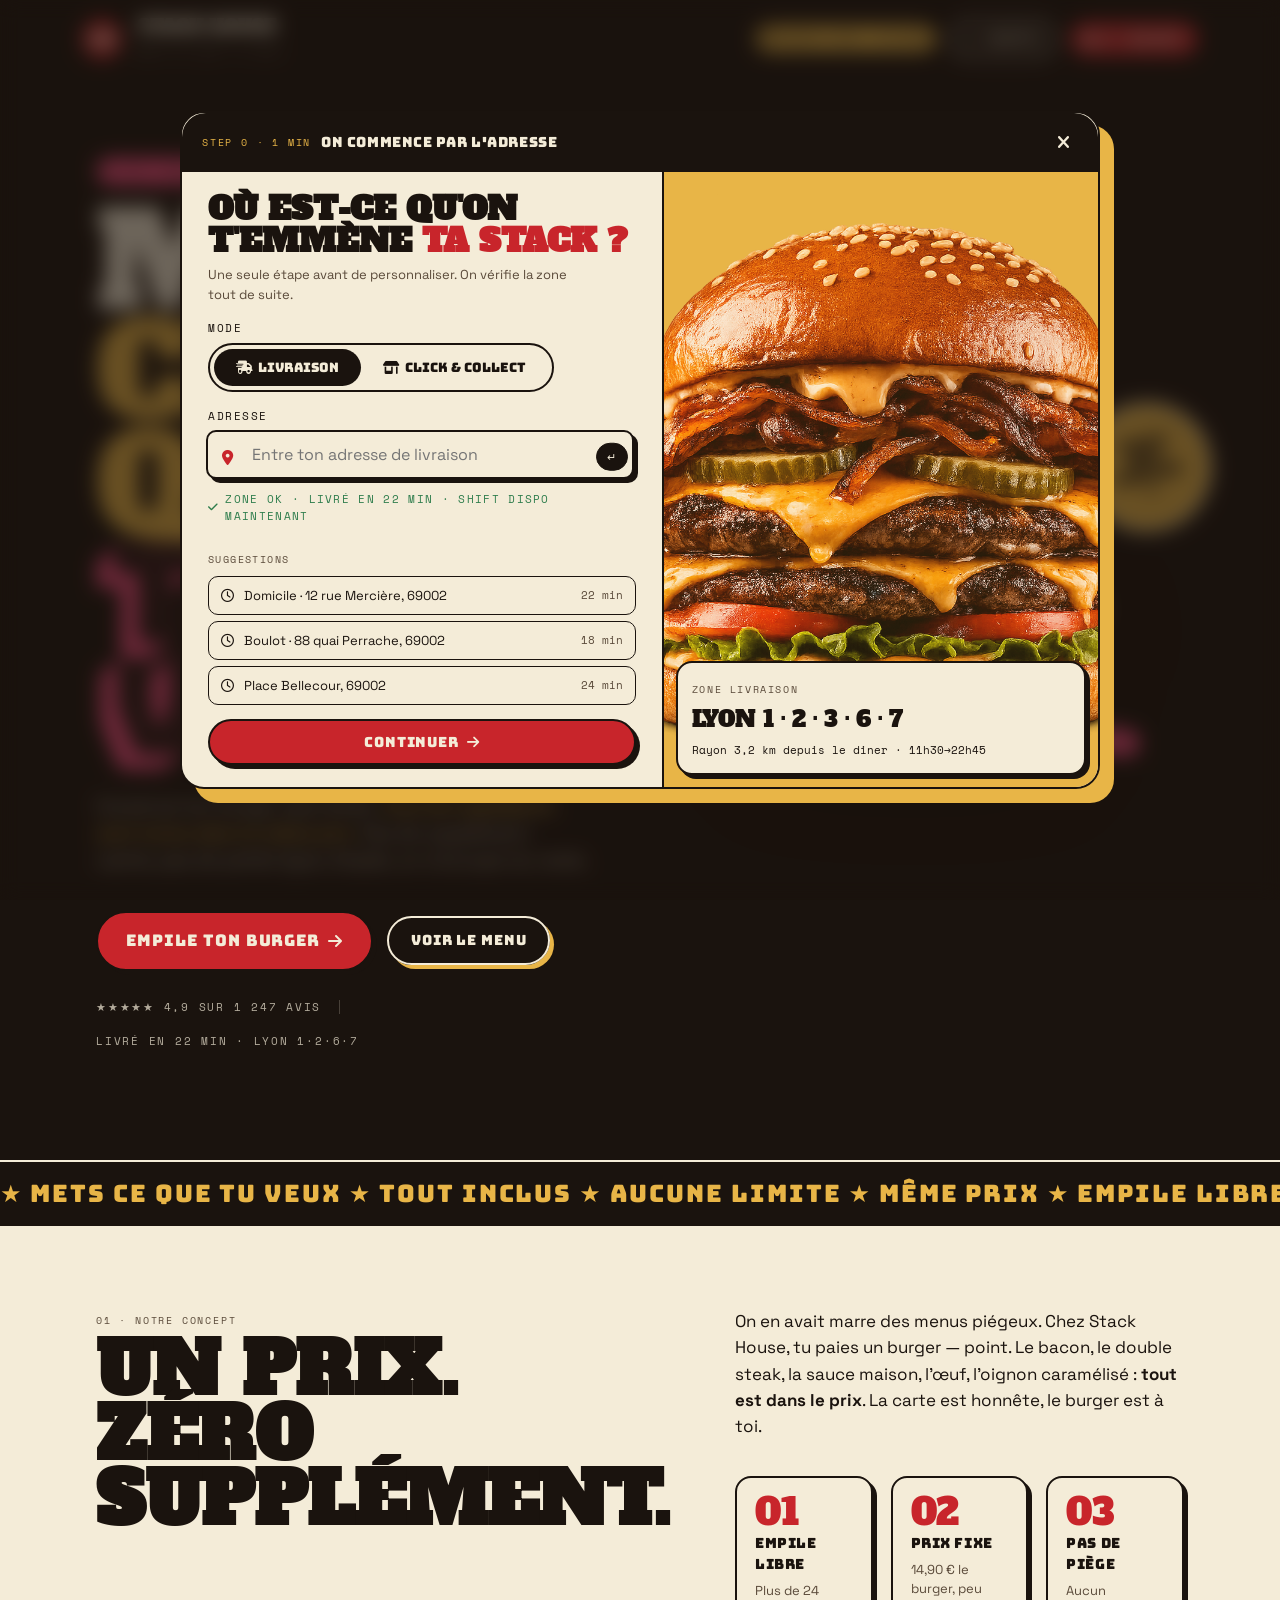
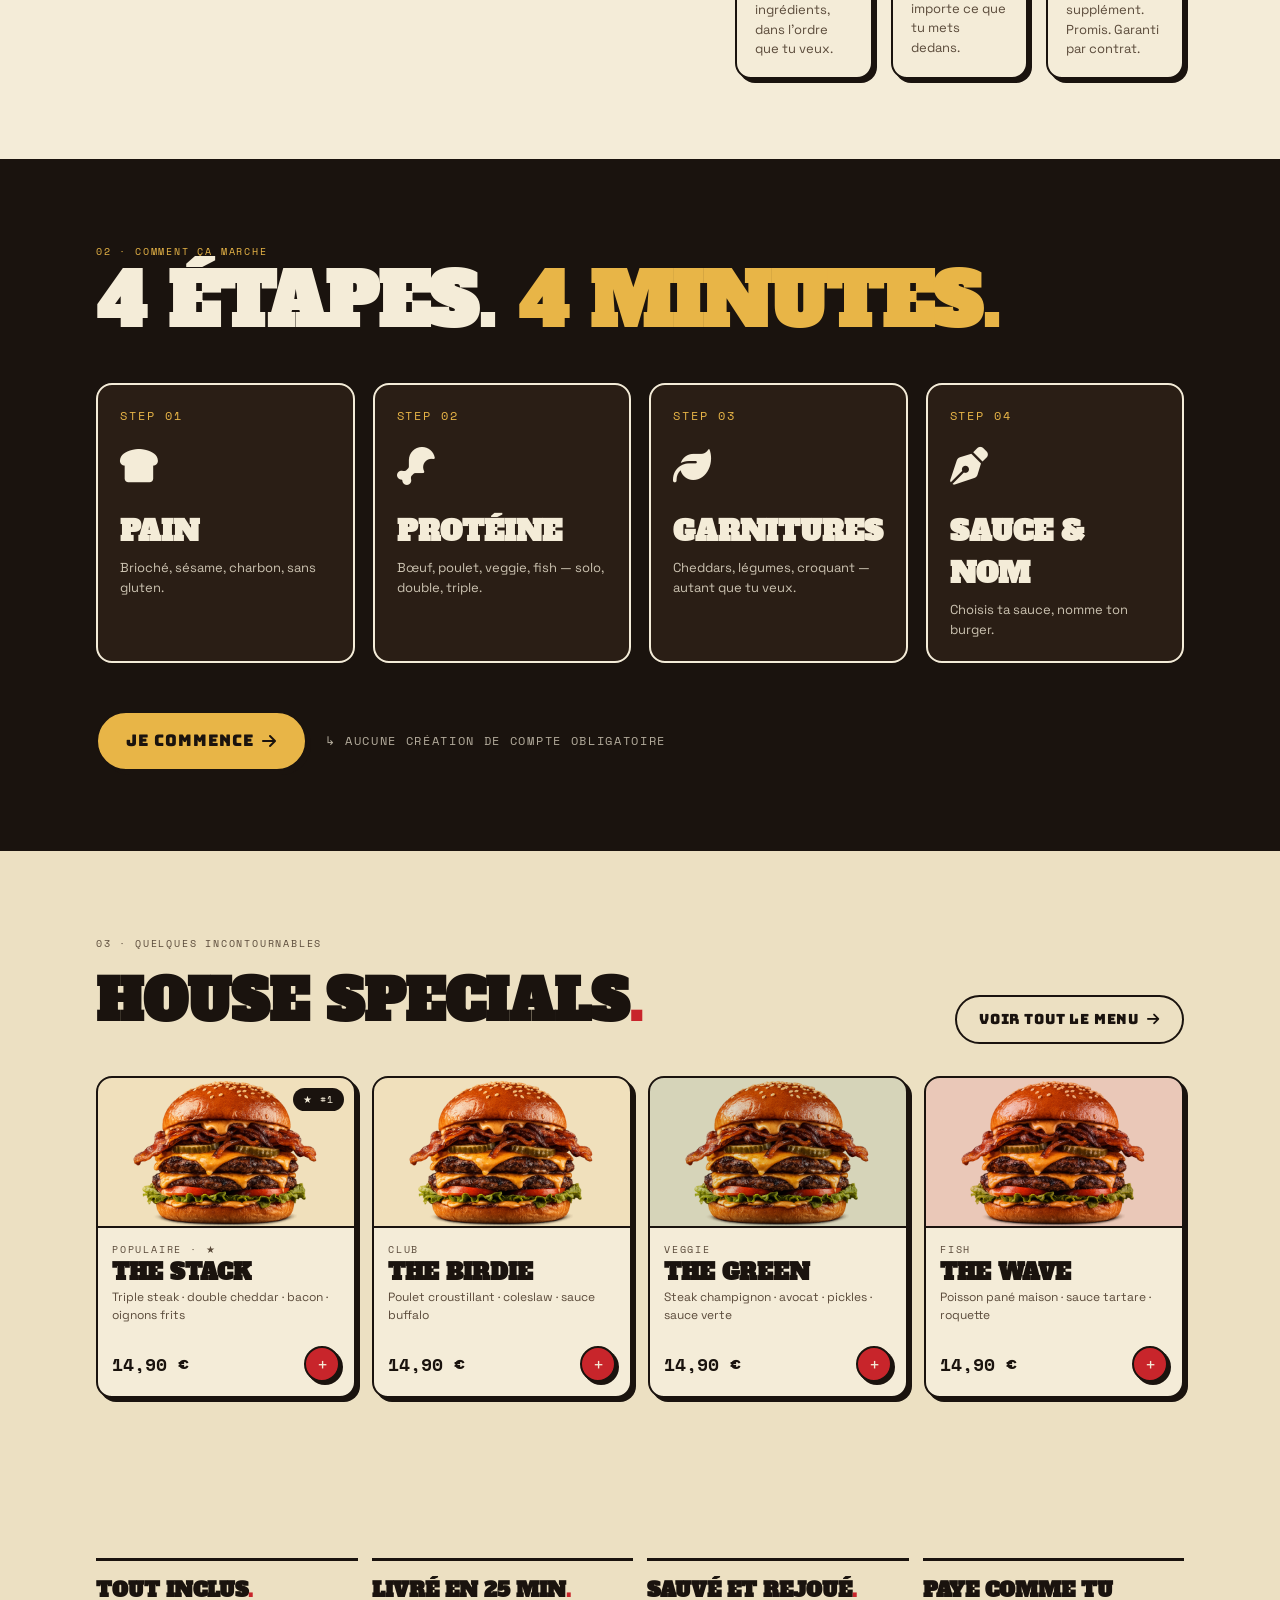
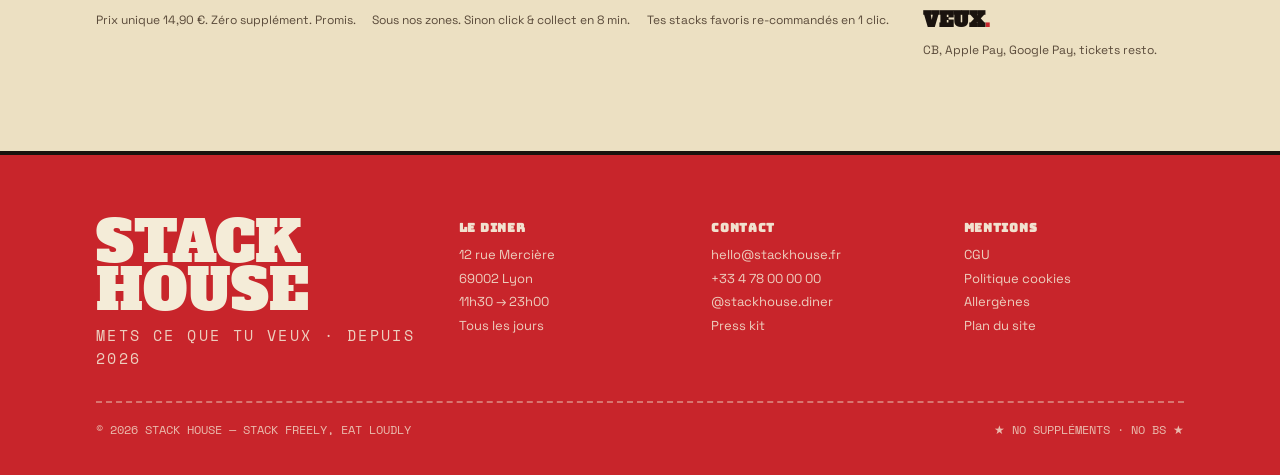
==== commit 48f82d4f: "Compact configurator + overlays to fit viewport, add minus on meats - Configurator: locked height, 3" ====
--- a/index.html
+++ b/index.html
@@ -31,20 +31,20 @@
 
       <div class="sh-zonebox">
         <div class="sh-zonebox__left">
-          <h2 id="locatorTitle" style="font-family:var(--sh-font-display);font-size:clamp(28px,4vw,40px);line-height:.95;margin:0;">OÙ EST-CE<br/>QU'ON T'EMMÈNE<br/><span style="color:var(--sh-red)">TA STACK ?</span></h2>
-          <p style="font-size:14px;color:var(--sh-text-muted);margin-top:12px;max-width:360px;">
-            Une seule étape avant de personnaliser. On vérifie la zone tout de suite — pour qu'on perde le moins de temps possible.
+          <h2 id="locatorTitle" style="font-family:var(--sh-font-display);font-size:clamp(22px,3vw,32px);line-height:.98;margin:0;">OÙ EST-CE QU'ON T'EMMÈNE <span style="color:var(--sh-red)">TA STACK ?</span></h2>
+          <p style="font-size:13px;color:var(--sh-text-muted);margin-top:8px;max-width:380px;">
+            Une seule étape avant de personnaliser. On vérifie la zone tout de suite.
           </p>
 
-          <div style="margin-top:24px;">
-            <span class="sh-mono" style="font-size:11px;letter-spacing:.14em;display:block;margin-bottom:8px;">MODE</span>
+          <div style="margin-top:16px;">
+            <span class="sh-mono" style="font-size:11px;letter-spacing:.14em;display:block;margin-bottom:6px;">MODE</span>
             <div class="sh-mode">
               <button type="button" class="is-active"><i class="fa-solid fa-truck-fast"></i> LIVRAISON</button>
               <button type="button"><i class="fa-solid fa-shop"></i> CLICK &amp; COLLECT</button>
             </div>
           </div>
 
-          <form class="sh-locator__form" data-locator-form style="margin-top:24px;">
+          <form class="sh-locator__form" data-locator-form style="margin-top:16px;">
             <label class="sh-label" for="locatorAddress">Adresse</label>
             <div style="position:relative;">
               <input id="locatorAddress" class="sh-input" placeholder="Entre ton adresse de livraison" style="padding-left:44px;padding-right:56px;font-size:16px;" autocomplete="street-address" required />
@@ -53,7 +53,7 @@
             </div>
             <p class="sh-inline-ok" style="margin-top:10px;"><i class="fa-solid fa-check"></i> ZONE OK · LIVRÉ EN 22 MIN · SHIFT DISPO MAINTENANT</p>
 
-            <div style="margin-top:18px;">
+            <div style="margin-top:12px;">
               <span class="sh-mono" style="font-size:10px;letter-spacing:.14em;color:var(--sh-text-muted);">SUGGESTIONS</span>
               <div style="display:flex;flex-direction:column;gap:6px;margin-top:6px;">
                 <button type="button" class="sh-locator__sugg" data-sugg="12 rue Mercière, 69002 Lyon">
@@ -71,7 +71,7 @@
               </div>
             </div>
 
-            <button type="submit" class="sh-btn sh-btn--primary sh-btn--block" style="margin-top:22px;padding:14px 24px;font-size:14px;">CONTINUER <i class="fa-solid fa-arrow-right"></i></button>
+            <button type="submit" class="sh-btn sh-btn--primary sh-btn--block" style="margin-top:14px;padding:12px 20px;font-size:14px;">CONTINUER <i class="fa-solid fa-arrow-right"></i></button>
           </form>
         </div>
 
@@ -100,7 +100,7 @@
 
       <div class="sh-zonebox">
         <div class="sh-zonebox__left">
-          <h2 id="zoneOkTitle" style="font-family:var(--sh-font-display);font-size:clamp(32px,4.5vw,48px);line-height:.95;margin:0;">PARFAIT.<br/><span style="color:var(--sh-red)">22 MIN</span><br/>ET T'ES SERVI.</h2>
+          <h2 id="zoneOkTitle" style="font-family:var(--sh-font-display);font-size:clamp(26px,3.4vw,38px);line-height:.98;margin:0;">PARFAIT.<br/><span style="color:var(--sh-red)">22 MIN</span><br/>ET T'ES SERVI.</h2>
           <p style="font-size:15px;color:var(--sh-text-muted);margin-top:14px;max-width:380px;">
             On t'a localisé : <b id="zoneOkAddress" style="color:var(--sh-ink)">12 rue Mercière, 69002 Lyon</b>. Livraison estimée en 22 min — un livreur est dispo maintenant.
           </p>
@@ -147,7 +147,7 @@
 
       <div class="sh-zonebox">
         <div class="sh-zonebox__left">
-          <h2 id="zoneKoTitle" style="font-family:var(--sh-font-display);font-size:clamp(32px,4.5vw,48px);line-height:.95;margin:0;">HMM, ON NE<br/>LIVRE PAS<br/><span style="color:var(--sh-red)">(ENCORE)</span> CHEZ TOI.</h2>
+          <h2 id="zoneKoTitle" style="font-family:var(--sh-font-display);font-size:clamp(26px,3.4vw,38px);line-height:.98;margin:0;">HMM, ON NE<br/>LIVRE PAS<br/><span style="color:var(--sh-red)">(ENCORE)</span> CHEZ TOI.</h2>
           <p style="font-size:15px;color:var(--sh-text-muted);margin-top:14px;max-width:460px;">
             <b id="zoneKoAddress" style="color:var(--sh-ink)">Cette adresse</b> est hors zone — mais ne range pas tes couverts : le retrait est à <b>8 minutes en métro</b> du diner. La file est plus courte que ta playlist préférée.
           </p>
--- a/css/style.css
+++ b/css/style.css
@@ -172,7 +172,7 @@
   display: flex;
   align-items: center;
   justify-content: space-between;
-  padding: 18px 64px;
+  padding: 16px 80px;
   background: transparent;
   color: var(--sh-ink);
   border-bottom: 2px solid var(--sh-ink);
@@ -199,7 +199,7 @@
 .sh-nav__cta { display: flex; gap: 12px; align-items: center; flex-shrink: 0; flex-wrap: wrap; }
 
 @media (max-width: 1024px) {
-  .sh-nav { padding: 14px 32px; }
+  .sh-nav { padding: 14px 40px; }
   .sh-nav__cta .sh-nav__cta-account { display: none; }
 }
 @media (max-width: 640px) {
--- a/css/pages.css
+++ b/css/pages.css
@@ -129,14 +129,22 @@
 .sh-check__d { font-size: 12px; color: var(--sh-text-muted); margin-top: 2px; }
 
 /* CONFIGURATEUR */
-.sh-cfg { min-height: calc(100vh - 80px); display: flex; flex-direction: column; background: var(--sh-cream); }
-@media (max-width: 640px) { .sh-cfg { min-height: calc(100vh - 64px); } }
+.sh-cfg {
+  height: calc(100vh - 80px);
+  min-height: 0;
+  display: flex; flex-direction: column;
+  background: var(--sh-cream);
+  overflow: hidden;
+}
+@media (max-width: 1024px) { .sh-cfg { height: auto; min-height: calc(100vh - 80px); overflow: visible; } }
 .sh-cfg__top {
-  padding: 14px 64px; border-bottom: 2px solid var(--sh-ink);
+  padding: 12px 56px; border-bottom: 2px solid var(--sh-ink);
   display: flex; align-items: center; justify-content: space-between; gap: 16px;
   background: var(--sh-cream); flex-wrap: wrap;
-}
-@media (max-width: 768px) { .sh-cfg__top { padding: 12px 18px; } }
+  flex-shrink: 0;
+}
+@media (max-width: 1024px) { .sh-cfg__top { padding: 10px 32px; } }
+@media (max-width: 768px) { .sh-cfg__top { padding: 10px 20px; } }
 
 .sh-cfg__brand { display: flex; align-items: center; gap: 14px; }
 .sh-cfg__brand .sh-nav__logo { width: 38px; height: 38px; font-size: 14px; }
@@ -159,13 +167,14 @@
   .sh-cfg__bar { width: 16px; margin: 0 4px; }
 }
 
-.sh-cfg__body { display: grid; grid-template-columns: 1fr 1.3fr; flex: 1; min-height: 0; }
-@media (max-width: 1024px) { .sh-cfg__body { grid-template-columns: 1fr; } }
+.sh-cfg__body { display: grid; grid-template-columns: 1fr 1.3fr; flex: 1; min-height: 0; overflow: hidden; }
+@media (max-width: 1024px) { .sh-cfg__body { grid-template-columns: 1fr; overflow: visible; } }
 
 .sh-cfg__preview {
   position: relative; overflow: hidden;
   background: var(--sh-ink); color: var(--sh-cream);
-  padding: 32px 36px; display: flex; flex-direction: column;
+  padding: 22px 48px; display: flex; flex-direction: column;
+  min-height: 0;
 }
 .sh-cfg__phead .h {
   font-family: var(--sh-font-display); font-size: 32px; margin: 6px 0 0; line-height: 1;
@@ -196,10 +205,13 @@
 .sh-cfg__sum .meta { font-size: 12px; color: var(--sh-text-muted); margin-top: 4px; }
 .sh-cfg__sum .ok { font-family: var(--sh-font-mono); font-size: 10px; letter-spacing: 0.18em; margin-top: 10px; color: var(--sh-success); }
 
-.sh-cfg__choices { padding: 32px 48px; display: flex; flex-direction: column; min-height: 100%; }
-@media (max-width: 768px) { .sh-cfg__choices { padding: 24px 18px; } }
-
-.sh-ing-grid { display: grid; gap: 14px; }
+.sh-cfg__choices { padding: 22px 56px 16px; display: flex; flex-direction: column; min-height: 0; overflow: hidden; gap: 12px; }
+@media (max-width: 1024px) { .sh-cfg__choices { overflow: visible; min-height: auto; } }
+@media (max-width: 768px) { .sh-cfg__choices { padding: 20px 22px; } }
+.sh-cfg__panel { flex: 1; min-height: 0; display: flex; flex-direction: column; }
+.sh-cfg__panel[hidden] { display: none; }
+
+.sh-ing-grid { display: grid; gap: 10px; }
 .sh-ing-grid--2 { grid-template-columns: repeat(2, 1fr); }
 .sh-ing-grid--3 { grid-template-columns: repeat(3, 1fr); }
 .sh-ing-grid--4 { grid-template-columns: repeat(4, 1fr); }
@@ -211,10 +223,10 @@
 }
 
 .sh-ing {
-  border: 2px solid var(--sh-ink); border-radius: 14px;
+  border: 2px solid var(--sh-ink); border-radius: 12px;
   background: var(--sh-cream); color: var(--sh-ink);
-  padding: 10px; position: relative; cursor: pointer;
-  display: flex; flex-direction: column; gap: 6px;
+  padding: 6px; position: relative; cursor: pointer;
+  display: flex; flex-direction: column; gap: 4px;
   text-align: left; font-family: inherit;
   transition: transform .12s ease, box-shadow .12s ease;
 }
@@ -230,28 +242,47 @@
 }
 .sh-ing__media {
   position: relative;
-  height: 90px; border-radius: 10px; overflow: hidden;
+  height: 70px; border-radius: 8px; overflow: hidden;
   background: var(--sh-cream-2);
   border: 1.5px solid rgba(26, 19, 14, 0.08);
 }
 .sh-ing__media img { width: 100%; height: 100%; object-fit: cover; display: block; }
 .sh-ing__head {
-  position: absolute; top: 6px; left: 6px; right: 6px;
+  position: absolute; top: 4px; left: 4px; right: 4px;
   display: flex; justify-content: space-between; align-items: flex-start;
   pointer-events: none;
 }
 .sh-ing__head .sh-chip {
-  font-size: 9px; padding: 3px 7px; box-shadow: 2px 2px 0 0 var(--sh-ink);
-}
-.sh-ing__name { font-family: var(--sh-font-display); font-size: 15px; line-height: 1.1; }
-.sh-ing__sub  { font-size: 11px; opacity: 0.75; }
-.sh-ing__foot { display: flex; justify-content: space-between; align-items: center; margin-top: auto; }
-.sh-ing__price { font-family: var(--sh-font-mono); font-size: 10px; letter-spacing: 0.14em; opacity: 0.8; }
+  font-size: 8px; padding: 2px 6px; box-shadow: 1px 1px 0 0 var(--sh-ink);
+}
+.sh-ing__minus {
+  position: absolute;
+  top: 4px; right: 4px;
+  z-index: 10;
+  width: 26px; height: 26px;
+  background: var(--sh-cream); color: var(--sh-ink);
+  border: 2px solid var(--sh-ink); border-radius: 999px;
+  display: none;
+  align-items: center; justify-content: center;
+  font-size: 18px; font-weight: 700; line-height: 1;
+  cursor: pointer;
+  box-shadow: 2px 2px 0 0 var(--sh-ink);
+  transition: transform .12s ease;
+  user-select: none;
+}
+.sh-ing.is-selected .sh-ing__minus { display: inline-flex; }
+.sh-ing__minus:hover { transform: scale(1.08); }
+.sh-ing__minus:active { transform: scale(0.95); }
+.sh-ing__name { font-family: var(--sh-font-display); font-size: 14px; line-height: 1.1; }
+.sh-ing__sub  { font-size: 10.5px; opacity: 0.75; }
+.sh-ing__foot { display: flex; justify-content: space-between; align-items: center; margin-top: auto; gap: 6px; }
+.sh-ing__price { font-family: var(--sh-font-mono); font-size: 9px; letter-spacing: 0.12em; opacity: 0.7; }
 
 .sh-cfg__foot {
   margin-top: auto;
   display: flex; justify-content: space-between; align-items: center;
-  padding-top: 18px; border-top: 2px dashed var(--sh-ink); gap: 12px; flex-wrap: wrap;
+  padding-top: 12px; border-top: 2px dashed var(--sh-ink); gap: 12px; flex-wrap: wrap;
+  flex-shrink: 0;
 }
 .sh-cfg__foot .note { font-family: var(--sh-font-mono); font-size: 11px; color: var(--sh-text-muted); letter-spacing: 0.12em; }
 
@@ -260,34 +291,38 @@
    ────────────────────────────────────────────────────────── */
 .sh-bun-grid {
   display: grid;
-  grid-template-columns: repeat(2, 1fr);
-  gap: 16px;
-}
+  grid-template-columns: repeat(3, 1fr);
+  gap: 10px;
+  flex: 1; min-height: 0;
+}
+@media (max-width: 1280px) { .sh-bun-grid { grid-template-columns: repeat(2, 1fr); gap: 12px; } }
 @media (max-width: 540px) { .sh-bun-grid { grid-template-columns: 1fr; } }
 
 .sh-bun {
   display: flex; flex-direction: column;
   background: var(--sh-cream);
   border: 2px solid var(--sh-ink);
-  border-radius: 18px;
-  box-shadow: 4px 4px 0 0 var(--sh-ink);
-  padding: 10px;
+  border-radius: 14px;
+  box-shadow: 3px 3px 0 0 var(--sh-ink);
+  padding: 8px;
   cursor: pointer;
   color: var(--sh-ink);
   text-align: left;
   transition: transform .12s ease, box-shadow .12s ease;
   font-family: inherit;
-}
-.sh-bun:hover { transform: translate(-2px, -2px); box-shadow: 7px 7px 0 0 var(--sh-ink); }
+  min-height: 0;
+}
+.sh-bun:hover { transform: translate(-2px, -2px); box-shadow: 6px 6px 0 0 var(--sh-ink); }
 .sh-bun:active { transform: translate(1px, 1px); box-shadow: 2px 2px 0 0 var(--sh-ink); }
 
 .sh-bun__media {
   position: relative;
-  height: 130px;
-  border-radius: 12px;
+  aspect-ratio: 3 / 2;
+  border-radius: 10px;
   overflow: hidden;
   background: var(--sh-cream-2);
   border: 1.5px solid rgba(26, 19, 14, 0.08);
+  flex: 0 0 auto;
 }
 .sh-bun__media img {
   width: 100%; height: 100%; object-fit: cover;
@@ -309,38 +344,39 @@
 
 .sh-bun__body {
   display: flex; flex-direction: column;
-  padding: 10px 4px 4px;
-  gap: 4px;
+  padding: 6px 4px 2px;
+  gap: 2px;
+  flex: 1; min-height: 0;
 }
 .sh-bun__tag {
   font-family: var(--sh-font-mono);
-  font-size: 10px;
-  letter-spacing: 0.18em;
+  font-size: 9px;
+  letter-spacing: 0.16em;
   color: var(--sh-text-muted);
   text-transform: uppercase;
 }
 .sh-bun__title {
   font-family: var(--sh-font-display);
-  font-size: clamp(20px, 2.2vw, 26px);
+  font-size: clamp(16px, 1.6vw, 20px);
   line-height: 1.02;
   margin: 0;
   color: var(--sh-ink);
 }
 .sh-bun__desc {
-  font-size: 12px;
+  font-size: 11px;
   color: var(--sh-text-muted);
   margin: 0;
-  min-height: 30px;
+  min-height: 24px;
 }
 .sh-bun__add {
   display: flex; align-items: center; justify-content: center;
-  height: 32px;
-  margin-top: 6px;
+  height: 26px;
+  margin-top: 4px;
   background: var(--sh-red); color: var(--sh-cream);
   border: 2px solid var(--sh-ink);
   border-radius: 999px;
   font-family: var(--sh-font-mono);
-  font-size: 16px; font-weight: 700;
+  font-size: 14px; font-weight: 700;
   box-shadow: 2px 2px 0 0 var(--sh-ink);
 }
 .sh-bun.is-selected { background: var(--sh-cream-2); }
@@ -371,11 +407,11 @@
 /* OUT OF ZONE / DELIVERY MODAL */
 .sh-zonebox { display: grid; grid-template-columns: 1.1fr 1fr; }
 @media (max-width: 860px) { .sh-zonebox { grid-template-columns: 1fr; } }
-.sh-zonebox__left { padding: 36px; }
-.sh-zonebox__right { background: var(--sh-mustard); position: relative; overflow: hidden; border-left: 2px solid var(--sh-ink); min-height: 360px; padding: 16px; }
+.sh-zonebox__left { padding: 22px 26px; overflow-y: auto; min-height: 0; }
+.sh-zonebox__right { background: var(--sh-mustard); position: relative; overflow: hidden; border-left: 2px solid var(--sh-ink); padding: 12px; min-height: 280px; }
 .sh-zonebox__right img { position: absolute; inset: 0; width: 100%; height: 100%; object-fit: cover; opacity: 0.85; }
 .sh-zonebox__zonecard {
-  position: absolute; bottom: 16px; left: 16px; right: 16px;
+  position: absolute; bottom: 12px; left: 12px; right: 12px;
 }
 
 /* Account sidebar */
@@ -504,14 +540,16 @@
 .sh-locator__card {
   position: relative;
   width: 100%;
-  max-width: 960px;
-  max-height: 92vh;
-  overflow: auto;
+  max-width: 920px;
+  max-height: 96vh;
+  overflow: hidden;
   background: var(--sh-cream);
   border-radius: var(--sh-r-xl);
   box-shadow: 14px 14px 0 0 var(--sh-mustard);
   animation: sh-locator-pop .28s ease-out;
-}
+  display: flex; flex-direction: column;
+}
+.sh-locator__card .sh-zonebox { flex: 1; min-height: 0; }
 @keyframes sh-locator-pop {
   from { opacity: 0; transform: translateY(14px) scale(0.98); }
   to   { opacity: 1; transform: none; }
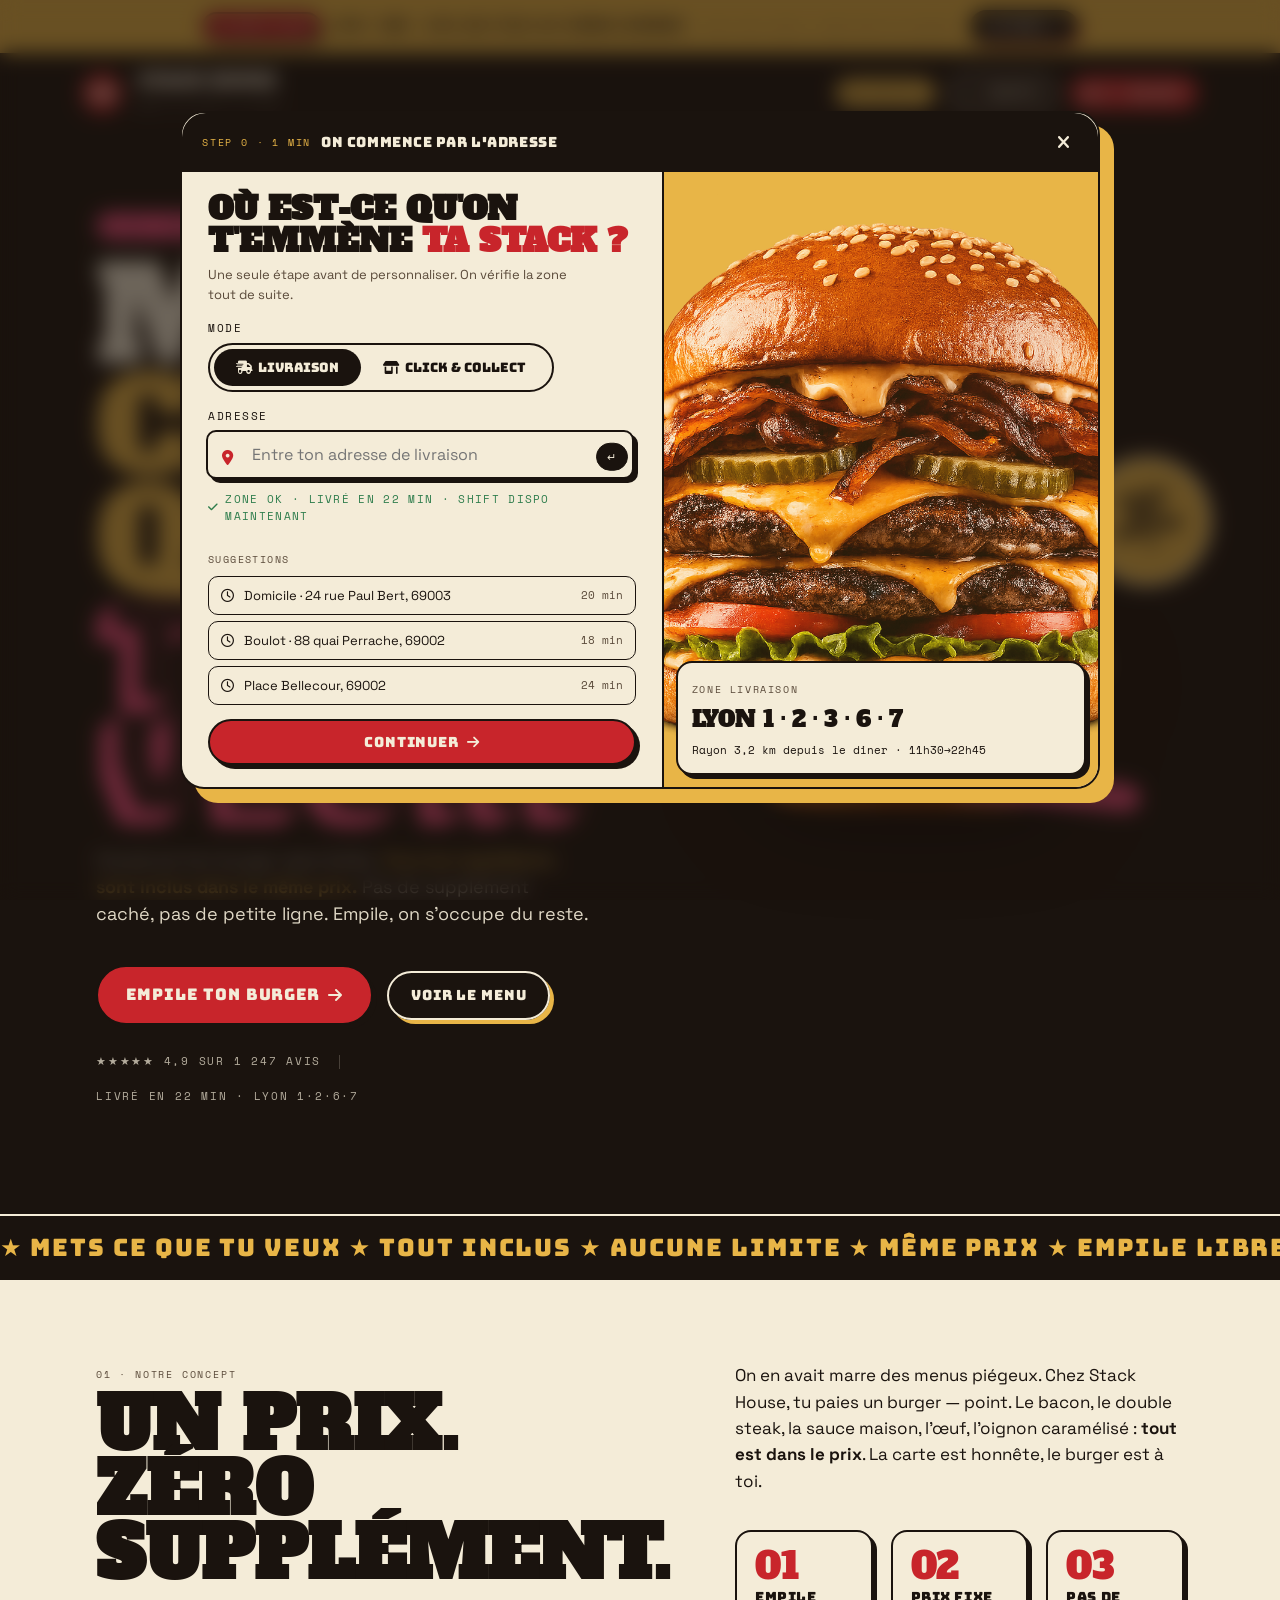
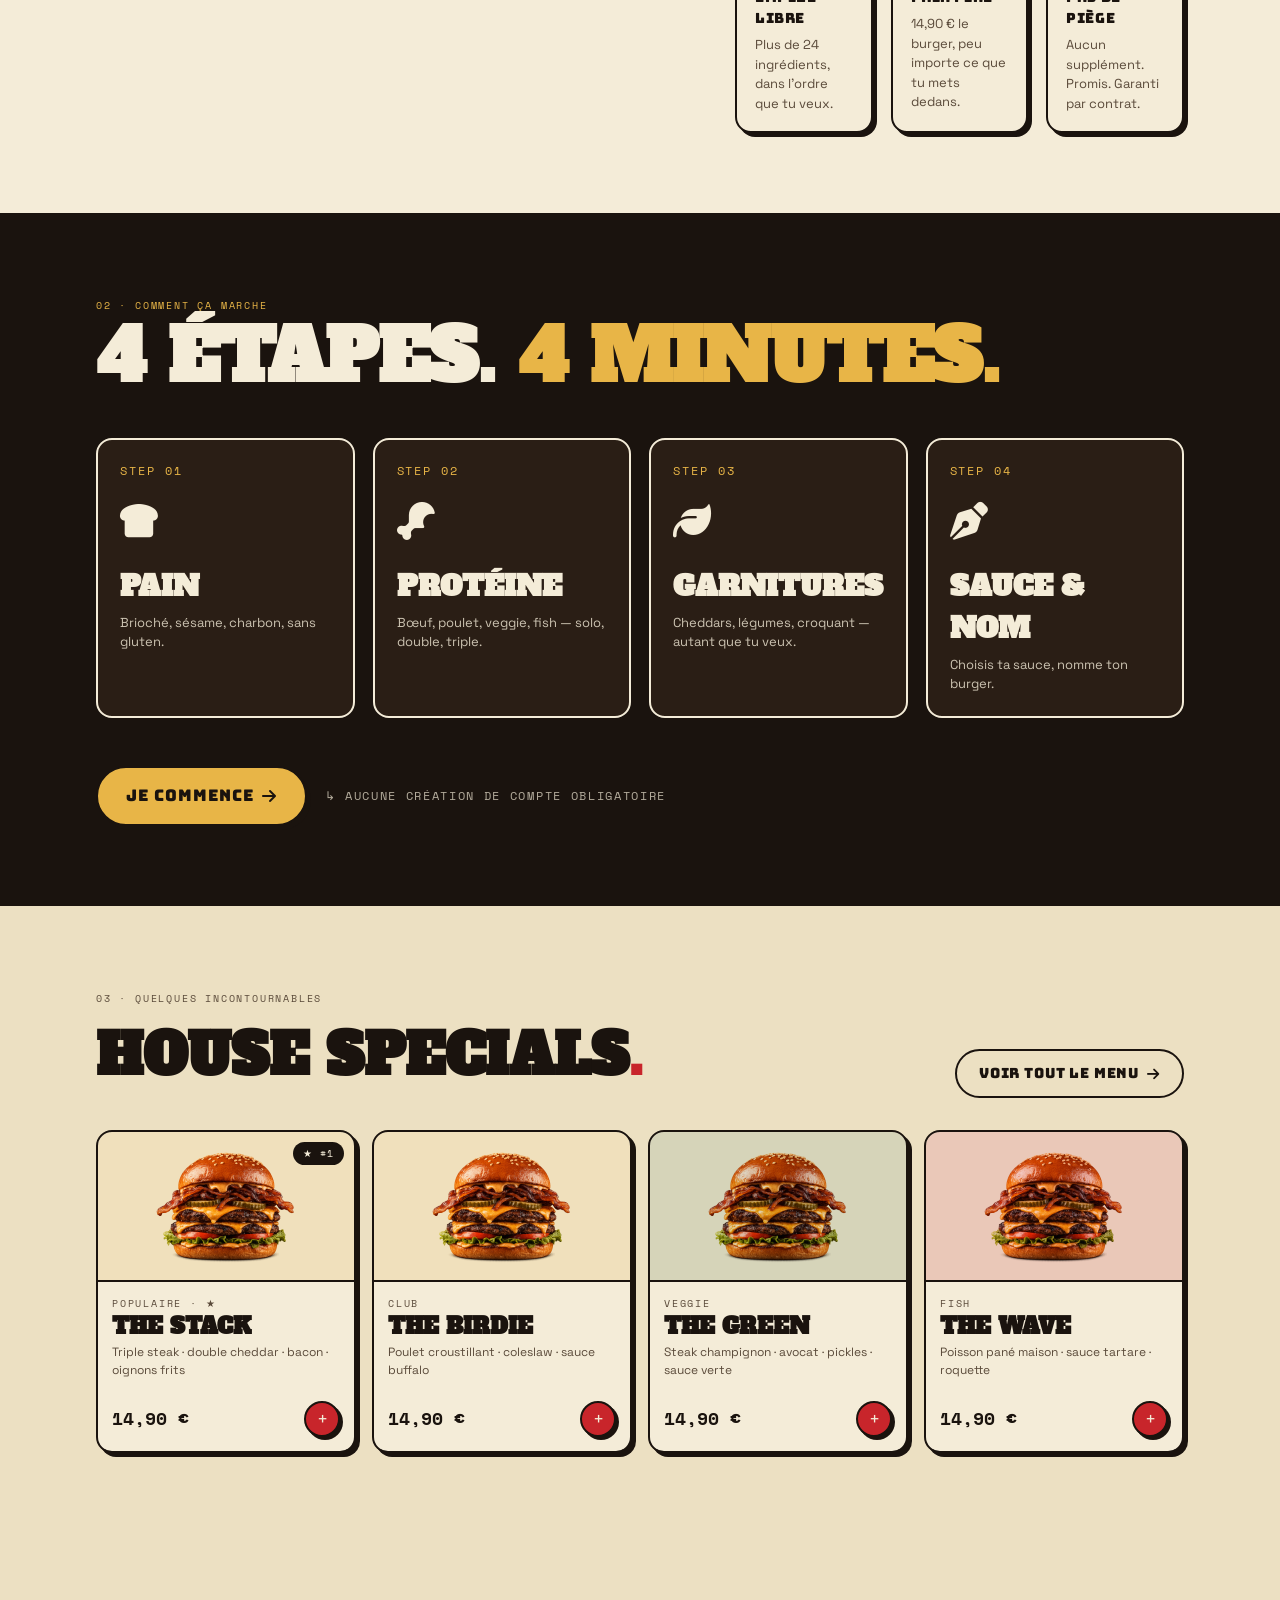
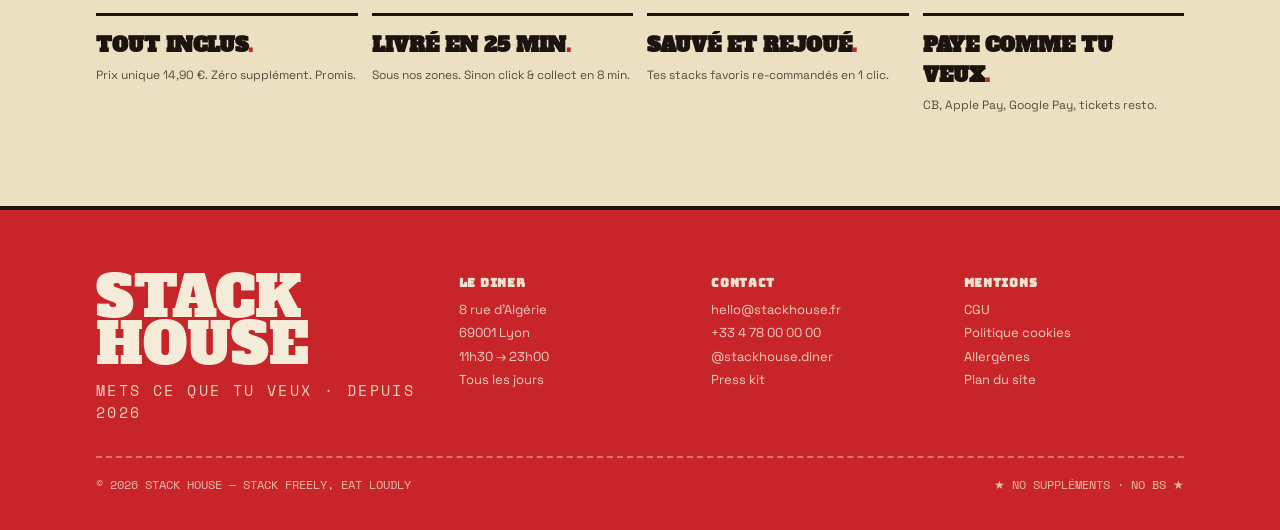
==== commit f6b47c04: "Ajout C&C, popup contact, couverts panier, promo Happy Hour - Locator : bascule LIVRAISON / CLICK & " ====
--- a/index.html
+++ b/index.html
@@ -38,40 +38,62 @@
 
           <div style="margin-top:16px;">
             <span class="sh-mono" style="font-size:11px;letter-spacing:.14em;display:block;margin-bottom:6px;">MODE</span>
-            <div class="sh-mode">
-              <button type="button" class="is-active"><i class="fa-solid fa-truck-fast"></i> LIVRAISON</button>
-              <button type="button"><i class="fa-solid fa-shop"></i> CLICK &amp; COLLECT</button>
+            <div class="sh-mode" data-mode-toggle>
+              <button type="button" class="is-active" data-mode="delivery"><i class="fa-solid fa-truck-fast"></i> LIVRAISON</button>
+              <button type="button" data-mode="pickup"><i class="fa-solid fa-shop"></i> CLICK &amp; COLLECT</button>
             </div>
           </div>
 
           <form class="sh-locator__form" data-locator-form style="margin-top:16px;">
-            <label class="sh-label" for="locatorAddress">Adresse</label>
-            <div style="position:relative;">
-              <input id="locatorAddress" class="sh-input" placeholder="Entre ton adresse de livraison" style="padding-left:44px;padding-right:56px;font-size:16px;" autocomplete="street-address" required />
-              <i class="fa-solid fa-location-dot" style="position:absolute;left:14px;top:50%;transform:translateY(-50%);color:var(--sh-red);"></i>
-              <span class="sh-chip sh-chip--ink" style="position:absolute;right:8px;top:50%;transform:translateY(-50%);">↵</span>
-            </div>
-            <p class="sh-inline-ok" style="margin-top:10px;"><i class="fa-solid fa-check"></i> ZONE OK · LIVRÉ EN 22 MIN · SHIFT DISPO MAINTENANT</p>
-
-            <div style="margin-top:12px;">
-              <span class="sh-mono" style="font-size:10px;letter-spacing:.14em;color:var(--sh-text-muted);">SUGGESTIONS</span>
-              <div style="display:flex;flex-direction:column;gap:6px;margin-top:6px;">
-                <button type="button" class="sh-locator__sugg" data-sugg="12 rue Mercière, 69002 Lyon">
-                  <span><i class="fa-regular fa-clock"></i> Domicile · 12 rue Mercière, 69002</span>
-                  <span class="sh-mono">22 min</span>
-                </button>
-                <button type="button" class="sh-locator__sugg" data-sugg="88 quai Perrache, 69002 Lyon">
-                  <span><i class="fa-regular fa-clock"></i> Boulot · 88 quai Perrache, 69002</span>
-                  <span class="sh-mono">18 min</span>
-                </button>
-                <button type="button" class="sh-locator__sugg" data-sugg="Place Bellecour, 69002 Lyon">
-                  <span><i class="fa-regular fa-clock"></i> Place Bellecour, 69002</span>
-                  <span class="sh-mono">24 min</span>
-                </button>
-              </div>
-            </div>
-
-            <button type="submit" class="sh-btn sh-btn--primary sh-btn--block" style="margin-top:14px;padding:12px 20px;font-size:14px;">CONTINUER <i class="fa-solid fa-arrow-right"></i></button>
+            <!-- BLOC LIVRAISON -->
+            <div data-mode-panel="delivery">
+              <label class="sh-label" for="locatorAddress">Adresse</label>
+              <div style="position:relative;">
+                <input id="locatorAddress" class="sh-input" placeholder="Entre ton adresse de livraison" style="padding-left:44px;padding-right:56px;font-size:16px;" autocomplete="street-address" />
+                <i class="fa-solid fa-location-dot" style="position:absolute;left:14px;top:50%;transform:translateY(-50%);color:var(--sh-red);"></i>
+                <span class="sh-chip sh-chip--ink" style="position:absolute;right:8px;top:50%;transform:translateY(-50%);">↵</span>
+              </div>
+              <p class="sh-inline-ok" style="margin-top:10px;"><i class="fa-solid fa-check"></i> ZONE OK · LIVRÉ EN 22 MIN · SHIFT DISPO MAINTENANT</p>
+
+              <div style="margin-top:12px;">
+                <span class="sh-mono" style="font-size:10px;letter-spacing:.14em;color:var(--sh-text-muted);">SUGGESTIONS</span>
+                <div style="display:flex;flex-direction:column;gap:6px;margin-top:6px;">
+                  <button type="button" class="sh-locator__sugg" data-sugg="24 rue Paul Bert, 69003 Lyon">
+                    <span><i class="fa-regular fa-clock"></i> Domicile · 24 rue Paul Bert, 69003</span>
+                    <span class="sh-mono">20 min</span>
+                  </button>
+                  <button type="button" class="sh-locator__sugg" data-sugg="88 quai Perrache, 69002 Lyon">
+                    <span><i class="fa-regular fa-clock"></i> Boulot · 88 quai Perrache, 69002</span>
+                    <span class="sh-mono">18 min</span>
+                  </button>
+                  <button type="button" class="sh-locator__sugg" data-sugg="Place Bellecour, 69002 Lyon">
+                    <span><i class="fa-regular fa-clock"></i> Place Bellecour, 69002</span>
+                    <span class="sh-mono">24 min</span>
+                  </button>
+                </div>
+              </div>
+            </div>
+
+            <!-- BLOC CLICK & COLLECT -->
+            <div data-mode-panel="pickup" hidden>
+              <span class="sh-mono" style="font-size:11px;letter-spacing:.14em;display:block;margin-bottom:8px;color:var(--sh-text-muted);">ADRESSE DU RESTAURANT</span>
+              <div class="sh-card sh-resto-card">
+                <div class="sh-resto-card__icon"><i class="fa-solid fa-shop"></i></div>
+                <div class="sh-resto-card__body">
+                  <span class="sh-mono" style="font-size:10px;letter-spacing:.16em;color:var(--sh-text-muted);">STACK HOUSE · LE DINER</span>
+                  <h3 style="font-family:var(--sh-font-display);font-size:22px;margin:4px 0 0;line-height:1;">8 RUE D'ALGÉRIE</h3>
+                  <p style="font-size:13px;margin:4px 0 0;color:var(--sh-text-muted);">69001 LYON · M° HÔTEL DE VILLE</p>
+                  <div style="display:flex;gap:8px;margin-top:10px;flex-wrap:wrap;">
+                    <span class="sh-chip sh-chip--must" style="font-size:10px;"><i class="fa-regular fa-clock"></i> PRÊT EN 15 MIN</span>
+                    <span class="sh-chip" style="font-size:10px;">11h30 → 23h00</span>
+                  </div>
+                </div>
+              </div>
+              <p class="sh-inline-ok" style="margin-top:10px;"><i class="fa-solid fa-check"></i> RETRAIT SUR PLACE · 0 € FRAIS · PAS DE FILE</p>
+              <a href="https://maps.google.com/?q=8+rue+d%27Alg%C3%A9rie+69001+Lyon" target="_blank" rel="noopener" class="sh-btn sh-btn--ghost sh-btn--sm" style="margin-top:10px;"><i class="fa-solid fa-diamond-turn-right"></i> ITINÉRAIRE</a>
+            </div>
+
+            <button type="submit" class="sh-btn sh-btn--primary sh-btn--block" style="margin-top:14px;padding:12px 20px;font-size:14px;" data-locator-submit>CONTINUER <i class="fa-solid fa-arrow-right"></i></button>
           </form>
         </div>
 
@@ -94,25 +116,25 @@
     <div class="sh-locator__backdrop" data-zone-close></div>
     <div class="sh-locator__card sh-card" role="document">
       <div class="sh-locator__head">
-        <span class="sh-mono" style="font-size:11px;letter-spacing:.18em;color:var(--sh-success);">★ ZONE OK · ON LIVRE CHEZ TOI</span>
+        <span class="sh-mono" data-ok-banner style="font-size:11px;letter-spacing:.18em;color:var(--sh-success);">★ ZONE OK · ON LIVRE CHEZ TOI</span>
         <button type="button" class="sh-modal__close" data-zone-close aria-label="Fermer"><i class="fa-solid fa-xmark"></i></button>
       </div>
 
       <div class="sh-zonebox">
         <div class="sh-zonebox__left">
-          <h2 id="zoneOkTitle" style="font-family:var(--sh-font-display);font-size:clamp(26px,3.4vw,38px);line-height:.98;margin:0;">PARFAIT.<br/><span style="color:var(--sh-red)">22 MIN</span><br/>ET T'ES SERVI.</h2>
-          <p style="font-size:15px;color:var(--sh-text-muted);margin-top:14px;max-width:380px;">
-            On t'a localisé : <b id="zoneOkAddress" style="color:var(--sh-ink)">12 rue Mercière, 69002 Lyon</b>. Livraison estimée en 22 min — un livreur est dispo maintenant.
+          <h2 id="zoneOkTitle" data-ok-title style="font-family:var(--sh-font-display);font-size:clamp(26px,3.4vw,38px);line-height:.98;margin:0;">PARFAIT.<br/><span style="color:var(--sh-red)">22 MIN</span><br/>ET T'ES SERVI.</h2>
+          <p data-ok-lede style="font-size:15px;color:var(--sh-text-muted);margin-top:14px;max-width:380px;">
+            On t'a localisé : <b id="zoneOkAddress" style="color:var(--sh-ink)">24 rue Paul Bert, 69003 Lyon</b>. Livraison estimée en 22 min — un livreur est dispo maintenant.
           </p>
 
           <div class="sh-card" style="padding:16px;margin-top:22px;background:var(--sh-mustard);">
             <div style="display:flex;justify-content:space-between;align-items:start;gap:16px;">
               <div>
-                <span class="sh-mono" style="font-size:10px;letter-spacing:.18em;">LIVRAISON</span>
-                <div style="font-family:var(--sh-font-display);font-size:24px;margin-top:6px;">22 MIN · GRATUITE DÈS 25 €</div>
-                <div style="font-size:13px;margin-top:4px;">Shift ouvert jusqu'à 22h45 · 2,90 € en dessous</div>
-              </div>
-              <div style="width:56px;height:56px;border-radius:12px;background:var(--sh-ink);color:var(--sh-cream);display:flex;align-items:center;justify-content:center;font-size:24px;flex-shrink:0;">
+                <span class="sh-mono" data-ok-kicker style="font-size:10px;letter-spacing:.18em;">LIVRAISON</span>
+                <div class="sh-display" data-ok-headline style="font-family:var(--sh-font-display);font-size:24px;margin-top:6px;">22 MIN · GRATUITE DÈS 25 €</div>
+                <div data-ok-sub style="font-size:13px;margin-top:4px;">Shift ouvert jusqu'à 22h45 · 2,90 € en dessous</div>
+              </div>
+              <div style="width:56px;height:56px;border-radius:12px;background:var(--sh-ink);color:var(--sh-cream);display:flex;align-items:center;justify-content:center;font-size:24px;flex-shrink:0;" data-ok-icon>
                 <i class="fa-solid fa-truck-fast"></i>
               </div>
             </div>
@@ -122,7 +144,7 @@
           <button type="button" class="sh-btn sh-btn--ghost sh-btn--block" data-zone-close style="margin-top:8px;font-size:13px;">CONTINUER SUR LE SITE</button>
         </div>
 
-        <div class="sh-zonebox__right">
+        <div class="sh-zonebox__right" data-ok-right-delivery>
           <img src="img/image.png" alt="Carte de la zone de livraison Lyon" />
           <div class="sh-card sh-zonebox__zonecard">
             <div style="padding:14px;">
@@ -131,6 +153,19 @@
               <div class="sh-mono" style="font-size:11px;margin-top:6px;">Rayon 3,2 km depuis le diner · 11h30→22h45</div>
             </div>
           </div>
+        </div>
+
+        <div class="sh-zonebox__ko-right" data-ok-right-pickup hidden style="background:var(--sh-mustard);color:var(--sh-ink);">
+          <span class="sh-tag" style="color:var(--sh-red);">LE DINER</span>
+          <h3 style="font-family:var(--sh-font-display);font-size:32px;margin:6px 0 0;color:var(--sh-ink);">8 RUE<br/>D'ALGÉRIE</h3>
+          <p class="sh-mono" style="font-size:12px;margin:8px 0 0;letter-spacing:.14em;opacity:.85;">69001 LYON · M° HÔTEL DE VILLE</p>
+          <div style="margin-top:20px;display:grid;grid-template-columns:repeat(2,1fr);gap:10px;">
+            <div class="sh-zonebox__ko-stat" style="border-color:var(--sh-ink);"><span class="lbl" style="color:var(--sh-ink);">PRÊT EN</span><div class="v" style="color:var(--sh-ink);">15 min</div></div>
+            <div class="sh-zonebox__ko-stat" style="border-color:var(--sh-ink);"><span class="lbl" style="color:var(--sh-ink);">FRAIS</span><div class="v" style="color:var(--sh-ink);">0 €</div></div>
+            <div class="sh-zonebox__ko-stat" style="border-color:var(--sh-ink);"><span class="lbl" style="color:var(--sh-ink);">OUVERT</span><div class="v" style="color:var(--sh-ink);">23h00</div></div>
+            <div class="sh-zonebox__ko-stat" style="border-color:var(--sh-ink);"><span class="lbl" style="color:var(--sh-ink);">MODE</span><div class="v" style="color:var(--sh-ink);">RETRAIT</div></div>
+          </div>
+          <a href="https://maps.google.com/?q=8+rue+d%27Alg%C3%A9rie+69001+Lyon" target="_blank" rel="noopener" class="sh-btn sh-btn--ink sh-btn--block" style="margin-top:18px;"><i class="fa-solid fa-diamond-turn-right"></i> ITINÉRAIRE</a>
         </div>
       </div>
     </div>
@@ -174,8 +209,8 @@
 
         <div class="sh-zonebox__ko-right">
           <span class="sh-tag" style="color:var(--sh-mustard);">LE DINER</span>
-          <h3 style="font-family:var(--sh-font-display);font-size:32px;margin:6px 0 0;color:var(--sh-cream);">12 RUE<br/>MERCIÈRE</h3>
-          <p class="sh-mono" style="font-size:12px;margin:8px 0 0;letter-spacing:.14em;opacity:.9;">69002 LYON · M° CORDELIERS</p>
+          <h3 style="font-family:var(--sh-font-display);font-size:32px;margin:6px 0 0;color:var(--sh-cream);">8 RUE<br/>D'ALGÉRIE</h3>
+          <p class="sh-mono" style="font-size:12px;margin:8px 0 0;letter-spacing:.14em;opacity:.9;">69001 LYON · M° HÔTEL DE VILLE</p>
 
           <div style="margin-top:20px;display:grid;grid-template-columns:repeat(2,1fr);gap:10px;">
             <div class="sh-zonebox__ko-stat"><span class="lbl">DISTANCE</span><div class="v">8 min</div><span class="sub">métro A</span></div>
@@ -185,6 +220,18 @@
           </div>
         </div>
       </div>
+    </div>
+  </div>
+
+  <!-- ════════ BANDEAU PROMO (mise en avant commerciale) ════════ -->
+  <div class="sh-promo-strip" role="region" aria-label="Offre commerciale">
+    <div class="sh-promo-strip__inner">
+      <span class="sh-promo-strip__badge">★ HAPPY HOUR</span>
+      <span class="sh-promo-strip__text">
+        <b>17H → 19H</b> · -20% sur tous les <b>SIDES &amp; DRINKS</b>
+        <span class="sh-promo-strip__sub">· tous les jours, code auto au panier</span>
+      </span>
+      <a href="menu.html" class="sh-promo-strip__cta">JE FONCE <i class="fa-solid fa-arrow-right"></i></a>
     </div>
   </div>
 
@@ -200,9 +247,9 @@
       </a>
 
       <div class="sh-nav__cta">
-        <span class="sh-chip sh-chip--must sh-nav__cta-zone">
-          <i class="fa-solid fa-location-dot" aria-hidden="true"></i> 69002 LYON · 22 MIN
-        </span>
+        <button type="button" class="sh-contact-trigger sh-nav__cta-zone" aria-label="Ouvrir le contact">
+          <i class="fa-regular fa-envelope" aria-hidden="true"></i> CONTACT
+        </button>
         <a href="compte.html" class="sh-btn sh-btn--sm sh-nav__cta-account" style="background:transparent;color:var(--sh-cream);border-color:var(--sh-cream);">
           <i class="fa-regular fa-user" aria-hidden="true"></i> COMPTE
         </a>
@@ -246,7 +293,7 @@
       <!-- Burger vignette -->
       <div class="sh-hero__visual" aria-hidden="true">
         <div class="sh-hero__disc">
-          <img src="img/image.png" alt="" class="sh-hero__photo" />
+          <img src="img/burger-hero.png" alt="" class="sh-hero__photo" onerror="this.src='img/image.png';" />
           <div class="sh-hero__sticker" aria-hidden="true">TOUT<br/>EST<br/>INCLUS<br/>★</div>
           <span class="sh-chip sh-chip--must sh-hero__badge sh-hero__badge--tl">★ HOUSE SPECIAL</span>
           <span class="sh-chip sh-chip--neon sh-hero__badge sh-hero__badge--br">14,90 € · TOUT COMPRIS</span>
@@ -349,7 +396,7 @@
       <div class="sh-pgrid sh-pgrid--4">
         <article class="sh-pcard">
           <div class="sh-pcard__media">
-            <img src="img/image.png" alt="The Stack — triple steak burger" />
+            <img src="img/burger-stack.png" alt="The Stack — triple steak burger" onerror="this.src='img/image.png';" />
             <span class="sh-pcard__badge">★ #1</span>
           </div>
           <div class="sh-pcard__body">
@@ -364,7 +411,7 @@
         </article>
         <article class="sh-pcard">
           <div class="sh-pcard__media">
-            <img src="img/image.png" alt="The Birdie — poulet burger" />
+            <img src="img/burger-birdie.png" alt="The Birdie — poulet burger" onerror="this.src='img/image.png';" />
           </div>
           <div class="sh-pcard__body">
             <span class="sh-pcard__tag">CLUB</span>
@@ -378,7 +425,7 @@
         </article>
         <article class="sh-pcard sh-pcard--fries">
           <div class="sh-pcard__media">
-            <img src="img/image.png" alt="The Green — burger veggie" />
+            <img src="img/burger-green.png" alt="The Green — burger veggie" onerror="this.src='img/image.png';" />
           </div>
           <div class="sh-pcard__body">
             <span class="sh-pcard__tag">VEGGIE</span>
@@ -392,7 +439,7 @@
         </article>
         <article class="sh-pcard sh-pcard--drink">
           <div class="sh-pcard__media">
-            <img src="img/image.png" alt="The Wave — burger poisson" />
+            <img src="img/burger-wave.png" alt="The Wave — burger poisson" onerror="this.src='img/image.png';" />
           </div>
           <div class="sh-pcard__body">
             <span class="sh-pcard__tag">FISH</span>
@@ -442,8 +489,8 @@
       <div>
         <h4>LE DINER</h4>
         <ul>
-          <li>12 rue Mercière</li>
-          <li>69002 Lyon</li>
+          <li>8 rue d'Algérie</li>
+          <li>69001 Lyon</li>
           <li>11h30 → 23h00</li>
           <li>Tous les jours</li>
         </ul>
@@ -477,5 +524,6 @@
   <script src="js/nav.js" defer></script>
   <script src="js/reveal.js" defer></script>
   <script src="js/locator.js" defer></script>
+  <script src="js/contact.js" defer></script>
 </body>
 </html>
--- a/css/style.css
+++ b/css/style.css
@@ -265,7 +265,8 @@
   overflow: hidden;
 }
 .sh-pcard__media img {
-  width: 100%; height: 100%; object-fit: cover; position: absolute; inset: 0;
+  width: 100%; height: 100%; object-fit: contain; position: absolute; inset: 0;
+  padding: 10px;
 }
 .sh-pcard__media::after {
   content: ""; position: absolute; inset: 0; background: var(--sh-mustard); opacity: 0.18; mix-blend-mode: multiply;
@@ -339,7 +340,8 @@
    PAGE BANNER (h1 area)
    ────────────────────────────────────────────────────────── */
 .sh-banner {
-  padding: 40px 0 24px;
+  padding-top: 40px;
+  padding-bottom: 24px;
   border-bottom: 2px solid var(--sh-ink);
 }
 .sh-banner__row { display: flex; justify-content: space-between; align-items: end; gap: 24px; flex-wrap: wrap; }
@@ -381,6 +383,47 @@
 .sh-modal__close {
   background: transparent; color: inherit; border: none; cursor: pointer; font-size: 20px; padding: 4px;
 }
+
+/* ──────────────────────────────────────────────────────────
+   PROMO STRIP (mise en avant commerciale en haut de page)
+   ────────────────────────────────────────────────────────── */
+.sh-promo-strip {
+  background: var(--sh-mustard);
+  color: var(--sh-ink);
+  border-bottom: 2px solid var(--sh-ink);
+  font-family: var(--sh-font-sub);
+  font-size: 12px;
+  letter-spacing: 0.06em;
+  text-transform: uppercase;
+  overflow: hidden;
+}
+.sh-promo-strip__inner {
+  max-width: 1440px; margin: 0 auto;
+  padding: 10px 96px;
+  display: flex; align-items: center; gap: 14px;
+  flex-wrap: wrap; justify-content: center;
+}
+@media (max-width: 1024px) { .sh-promo-strip__inner { padding: 10px 32px; } }
+@media (max-width: 640px)  { .sh-promo-strip__inner { padding: 10px 18px; font-size: 11px; gap: 8px; } }
+.sh-promo-strip__badge {
+  background: var(--sh-red); color: var(--sh-cream);
+  border: 2px solid var(--sh-ink); border-radius: var(--sh-r-pill);
+  padding: 4px 10px;
+  font-family: var(--sh-font-mono); font-size: 11px;
+  box-shadow: 2px 2px 0 0 var(--sh-ink);
+}
+.sh-promo-strip__text { display: inline-flex; align-items: baseline; gap: 6px; flex-wrap: wrap; }
+.sh-promo-strip__sub { font-family: var(--sh-font-mono); font-size: 10px; opacity: 0.7; letter-spacing: 0.12em; text-transform: none; }
+.sh-promo-strip__cta {
+  background: var(--sh-ink); color: var(--sh-cream);
+  border: 2px solid var(--sh-ink); border-radius: var(--sh-r-pill);
+  padding: 6px 14px; text-decoration: none;
+  font-family: var(--sh-font-sub); font-size: 11px;
+  display: inline-flex; align-items: center; gap: 6px;
+  box-shadow: 2px 2px 0 0 var(--sh-red);
+  transition: transform .12s ease;
+}
+.sh-promo-strip__cta:hover { transform: translate(-1px,-1px); box-shadow: 3px 3px 0 0 var(--sh-red); }
 
 /* Reveal-on-scroll */
 .sh-reveal { opacity: 0; transform: translateY(16px); transition: opacity .5s ease, transform .5s ease; }
--- a/css/pages.css
+++ b/css/pages.css
@@ -27,7 +27,7 @@
   display: flex; align-items: center; justify-content: center;
   position: relative;
 }
-.sh-build__visual img { border: 2px solid var(--sh-ink); border-radius: 12px; max-width: 90%; max-height: 240px; object-fit: cover; }
+.sh-build__visual img { border: 2px solid var(--sh-ink); border-radius: 12px; max-width: 90%; max-height: 240px; object-fit: contain; background: var(--sh-cream); padding: 8px; }
 
 /* Cross-sell row */
 .sh-xrow { display: grid; grid-template-columns: repeat(3, 1fr); gap: 14px; }
@@ -40,7 +40,8 @@
 
 /* PANIER */
 .sh-cart-grid {
-  display: grid; grid-template-columns: 1.6fr 1fr; gap: 32px; padding: 40px 0;
+  display: grid; grid-template-columns: 1.6fr 1fr; gap: 32px;
+  padding-top: 40px; padding-bottom: 40px;
 }
 @media (max-width: 1024px) { .sh-cart-grid { grid-template-columns: 1fr; } }
 
@@ -56,7 +57,7 @@
   border-right: 2px solid var(--sh-ink);
   display: flex; align-items: center; justify-content: center;
 }
-.sh-line__media img { position: absolute; inset: 0; width: 100%; height: 100%; object-fit: cover; }
+.sh-line__media img { position: absolute; inset: 0; width: 100%; height: 100%; object-fit: contain; padding: 8px; }
 .sh-line__body { padding: 18px; min-width: 0; }
 .sh-line__title { font-family: var(--sh-font-display); font-size: 22px; margin: 0; display: inline-flex; gap: 8px; align-items: center; }
 .sh-line__sub   { font-size: 12px; color: var(--sh-text-muted); margin: 4px 0 0; }
@@ -83,7 +84,8 @@
 
 /* CHECKOUT */
 .sh-checkout-grid {
-  display: grid; grid-template-columns: 1.5fr 1fr; gap: 32px; padding: 36px 0;
+  display: grid; grid-template-columns: 1.5fr 1fr; gap: 32px;
+  padding-top: 36px; padding-bottom: 36px;
 }
 @media (max-width: 1024px) { .sh-checkout-grid { grid-template-columns: 1fr; } }
 .sh-csection {
@@ -246,7 +248,7 @@
   background: var(--sh-cream-2);
   border: 1.5px solid rgba(26, 19, 14, 0.08);
 }
-.sh-ing__media img { width: 100%; height: 100%; object-fit: cover; display: block; }
+.sh-ing__media img { width: 100%; height: 100%; object-fit: contain; display: block; padding: 4px; }
 .sh-ing__head {
   position: absolute; top: 4px; left: 4px; right: 4px;
   display: flex; justify-content: space-between; align-items: flex-start;
@@ -325,8 +327,8 @@
   flex: 0 0 auto;
 }
 .sh-bun__media img {
-  width: 100%; height: 100%; object-fit: cover;
-  display: block;
+  width: 100%; height: 100%; object-fit: contain;
+  display: block; padding: 6px;
 }
 .sh-bun__badge {
   position: absolute; top: 8px; right: 8px;
@@ -401,7 +403,7 @@
   border: 1.5px solid rgba(26, 19, 14, 0.18);
   background: var(--sh-cream-2);
 }
-.sh-sauce__thumb img { width: 100%; height: 100%; object-fit: cover; display: block; }
+.sh-sauce__thumb img { width: 100%; height: 100%; object-fit: contain; display: block; padding: 2px; }
 .sh-sauce__name { flex: 1; min-width: 0; }
 
 /* OUT OF ZONE / DELIVERY MODAL */
@@ -416,7 +418,8 @@
 
 /* Account sidebar */
 .sh-account-grid {
-  display: grid; grid-template-columns: 260px 1fr; gap: 32px; padding: 40px 0;
+  display: grid; grid-template-columns: 260px 1fr; gap: 32px;
+  padding-top: 40px; padding-bottom: 40px;
 }
 @media (max-width: 860px) { .sh-account-grid { grid-template-columns: 1fr; } }
 
@@ -615,6 +618,59 @@
   .sh-zonebox__right { display: none; }
 }
 
+/* Contact popup */
+.sh-contact-list { display: flex; flex-direction: column; gap: 10px; }
+.sh-contact-item {
+  display: flex; gap: 14px; align-items: center;
+  padding: 14px; border: 2px solid var(--sh-ink); border-radius: 12px;
+  background: var(--sh-cream); color: var(--sh-ink); text-decoration: none;
+  transition: transform .12s ease, box-shadow .12s ease;
+}
+.sh-contact-item:hover { transform: translate(-2px,-2px); box-shadow: 4px 4px 0 0 var(--sh-mustard); }
+.sh-contact-item__icon {
+  flex: 0 0 44px; width: 44px; height: 44px; border-radius: 10px;
+  background: var(--sh-red); color: var(--sh-cream);
+  display: flex; align-items: center; justify-content: center; font-size: 18px;
+  border: 2px solid var(--sh-ink);
+}
+.sh-contact-item__body { display: flex; flex-direction: column; gap: 2px; min-width: 0; }
+.sh-contact-item__v { font-family: var(--sh-font-display); font-size: 18px; line-height: 1; }
+.sh-contact-socials { display: flex; gap: 8px; margin-top: 8px; }
+.sh-contact-socials a {
+  width: 40px; height: 40px; border-radius: 50%;
+  background: var(--sh-ink); color: var(--sh-cream);
+  display: inline-flex; align-items: center; justify-content: center;
+  border: 2px solid var(--sh-ink); box-shadow: 2px 2px 0 0 var(--sh-mustard);
+  font-size: 16px; transition: transform .12s ease;
+}
+.sh-contact-socials a:hover { transform: translate(-2px,-2px); box-shadow: 4px 4px 0 0 var(--sh-mustard); }
+
+/* Contact trigger button (remplace la chip d'adresse) */
+.sh-contact-trigger {
+  cursor: pointer;
+  border: 2px solid var(--sh-ink);
+  background: var(--sh-mustard); color: var(--sh-ink);
+  padding: 6px 12px; border-radius: var(--sh-r-pill);
+  font-family: var(--sh-font-mono); font-size: 11px;
+  letter-spacing: 0.1em; text-transform: uppercase;
+  display: inline-flex; align-items: center; gap: 6px;
+  transition: transform .12s ease, box-shadow .12s ease;
+}
+.sh-contact-trigger:hover { transform: translate(-1px,-1px); box-shadow: 2px 2px 0 0 var(--sh-ink); }
+.sh-nav--dark .sh-contact-trigger { background: var(--sh-mustard); color: var(--sh-ink); border-color: var(--sh-ink); }
+
+/* Restaurant card (C&C mode) */
+.sh-resto-card {
+  display: flex; gap: 14px; align-items: flex-start;
+  padding: 16px; background: var(--sh-mustard); border-radius: 12px;
+}
+.sh-resto-card__icon {
+  flex: 0 0 52px; width: 52px; height: 52px;
+  border-radius: 12px; background: var(--sh-ink); color: var(--sh-cream);
+  display: flex; align-items: center; justify-content: center; font-size: 22px;
+}
+.sh-resto-card__body { flex: 1; min-width: 0; }
+
 /* Mode segmented control */
 .sh-mode {
   display: inline-flex; border: 2px solid var(--sh-ink); border-radius: var(--sh-r-pill);
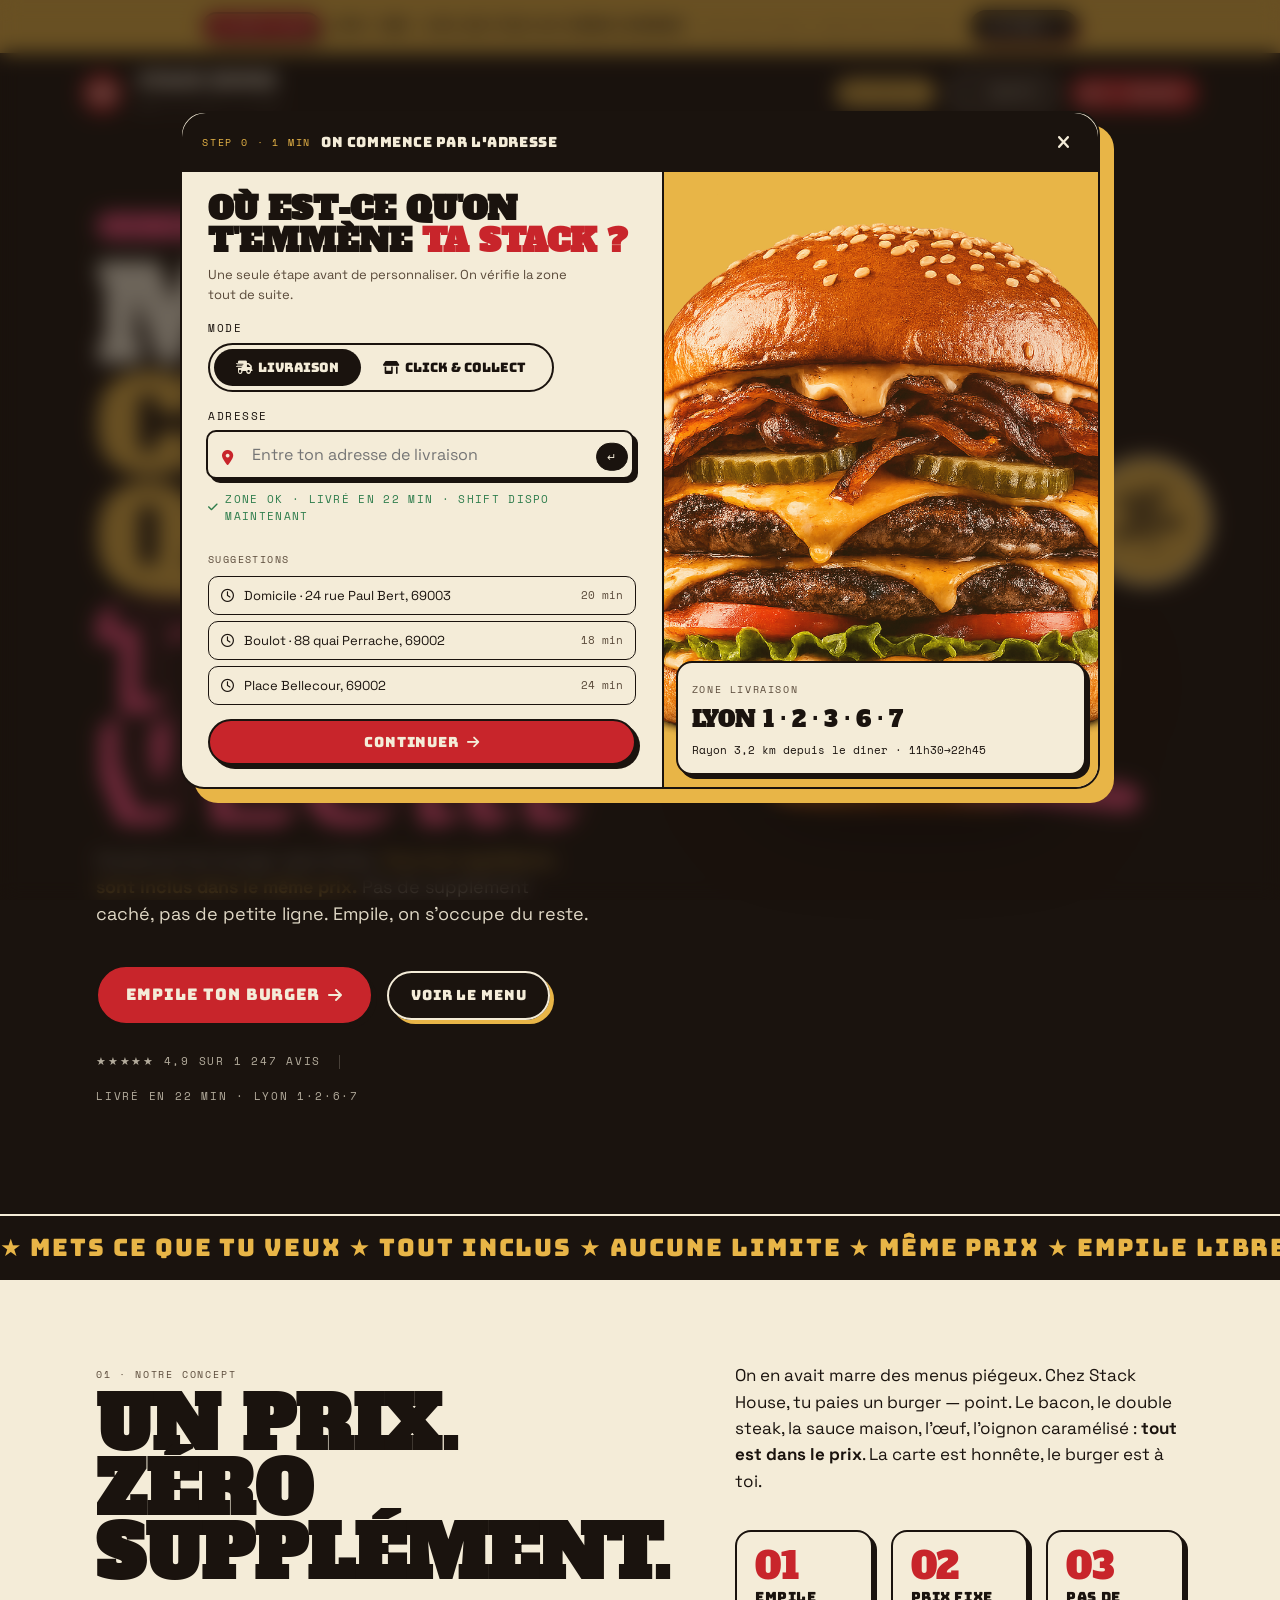
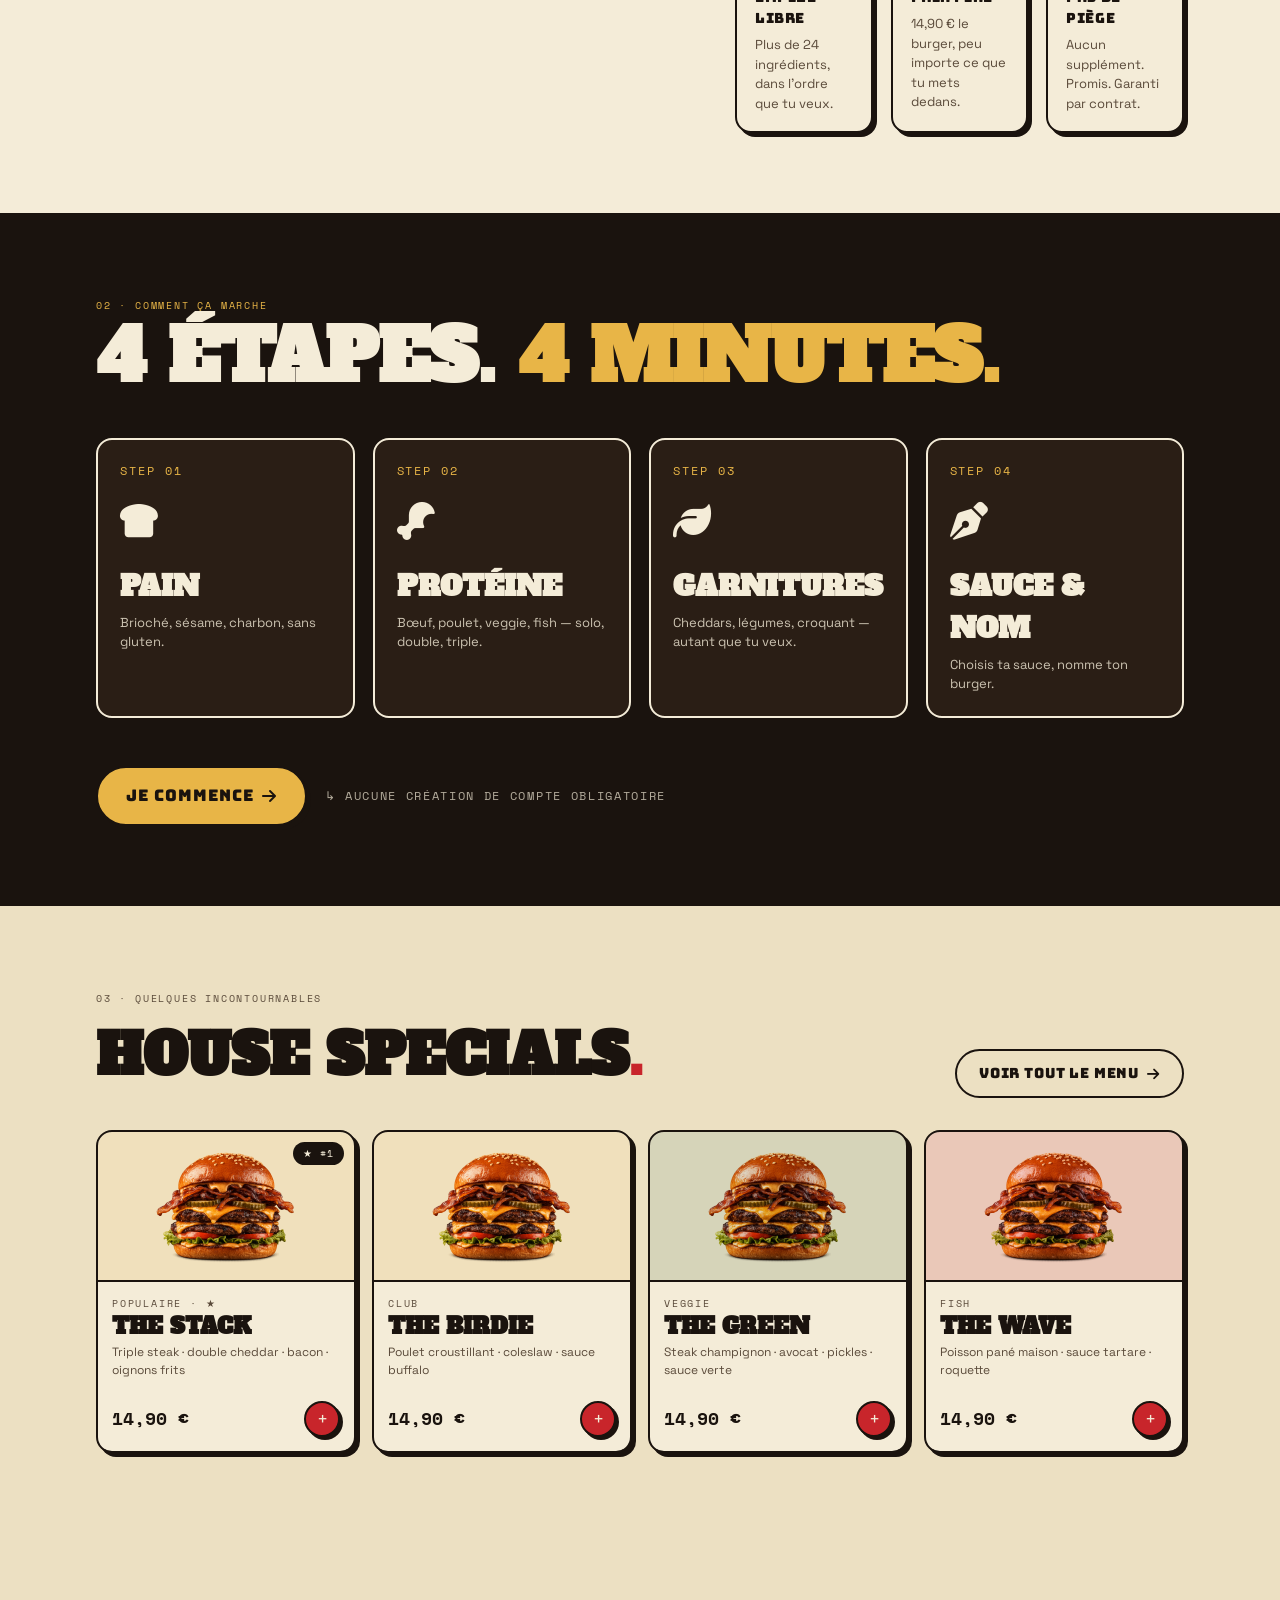
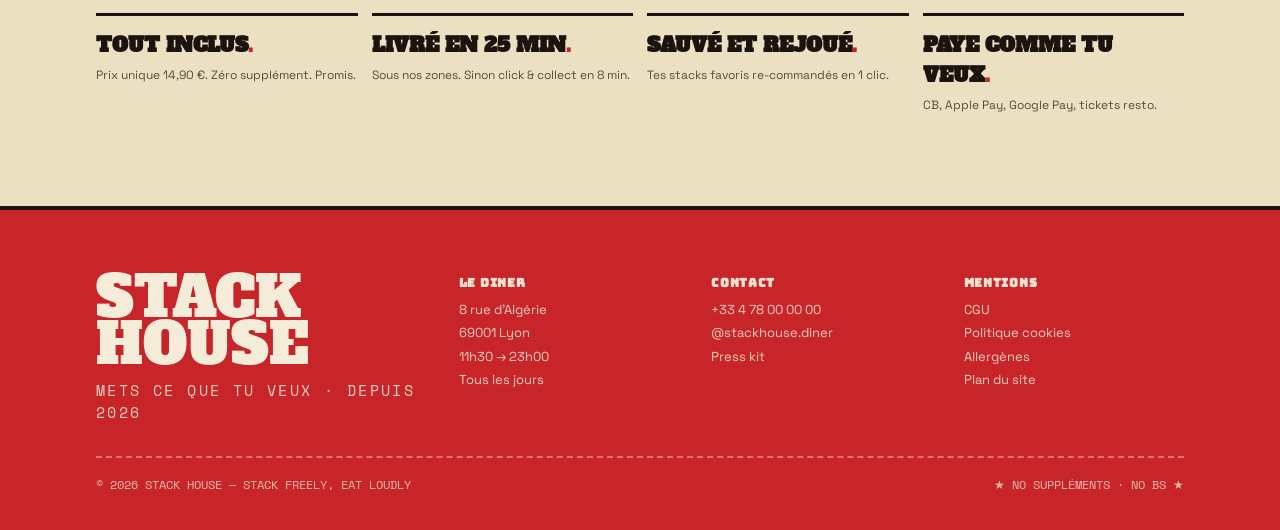
==== commit 5a534476: "Retire l'email du popup contact et des footers - Suppression de hello@stackhouse.fr du popup contact" ====
--- a/index.html
+++ b/index.html
@@ -248,7 +248,7 @@
 
       <div class="sh-nav__cta">
         <button type="button" class="sh-contact-trigger sh-nav__cta-zone" aria-label="Ouvrir le contact">
-          <i class="fa-regular fa-envelope" aria-hidden="true"></i> CONTACT
+          <i class="fa-solid fa-phone" aria-hidden="true"></i> CONTACT
         </button>
         <a href="compte.html" class="sh-btn sh-btn--sm sh-nav__cta-account" style="background:transparent;color:var(--sh-cream);border-color:var(--sh-cream);">
           <i class="fa-regular fa-user" aria-hidden="true"></i> COMPTE
@@ -498,7 +498,6 @@
       <div>
         <h4>CONTACT</h4>
         <ul>
-          <li><a href="mailto:hello@stackhouse.fr">hello@stackhouse.fr</a></li>
           <li>+33 4 78 00 00 00</li>
           <li><a href="#">@stackhouse.diner</a></li>
           <li><a href="#">Press kit</a></li>
